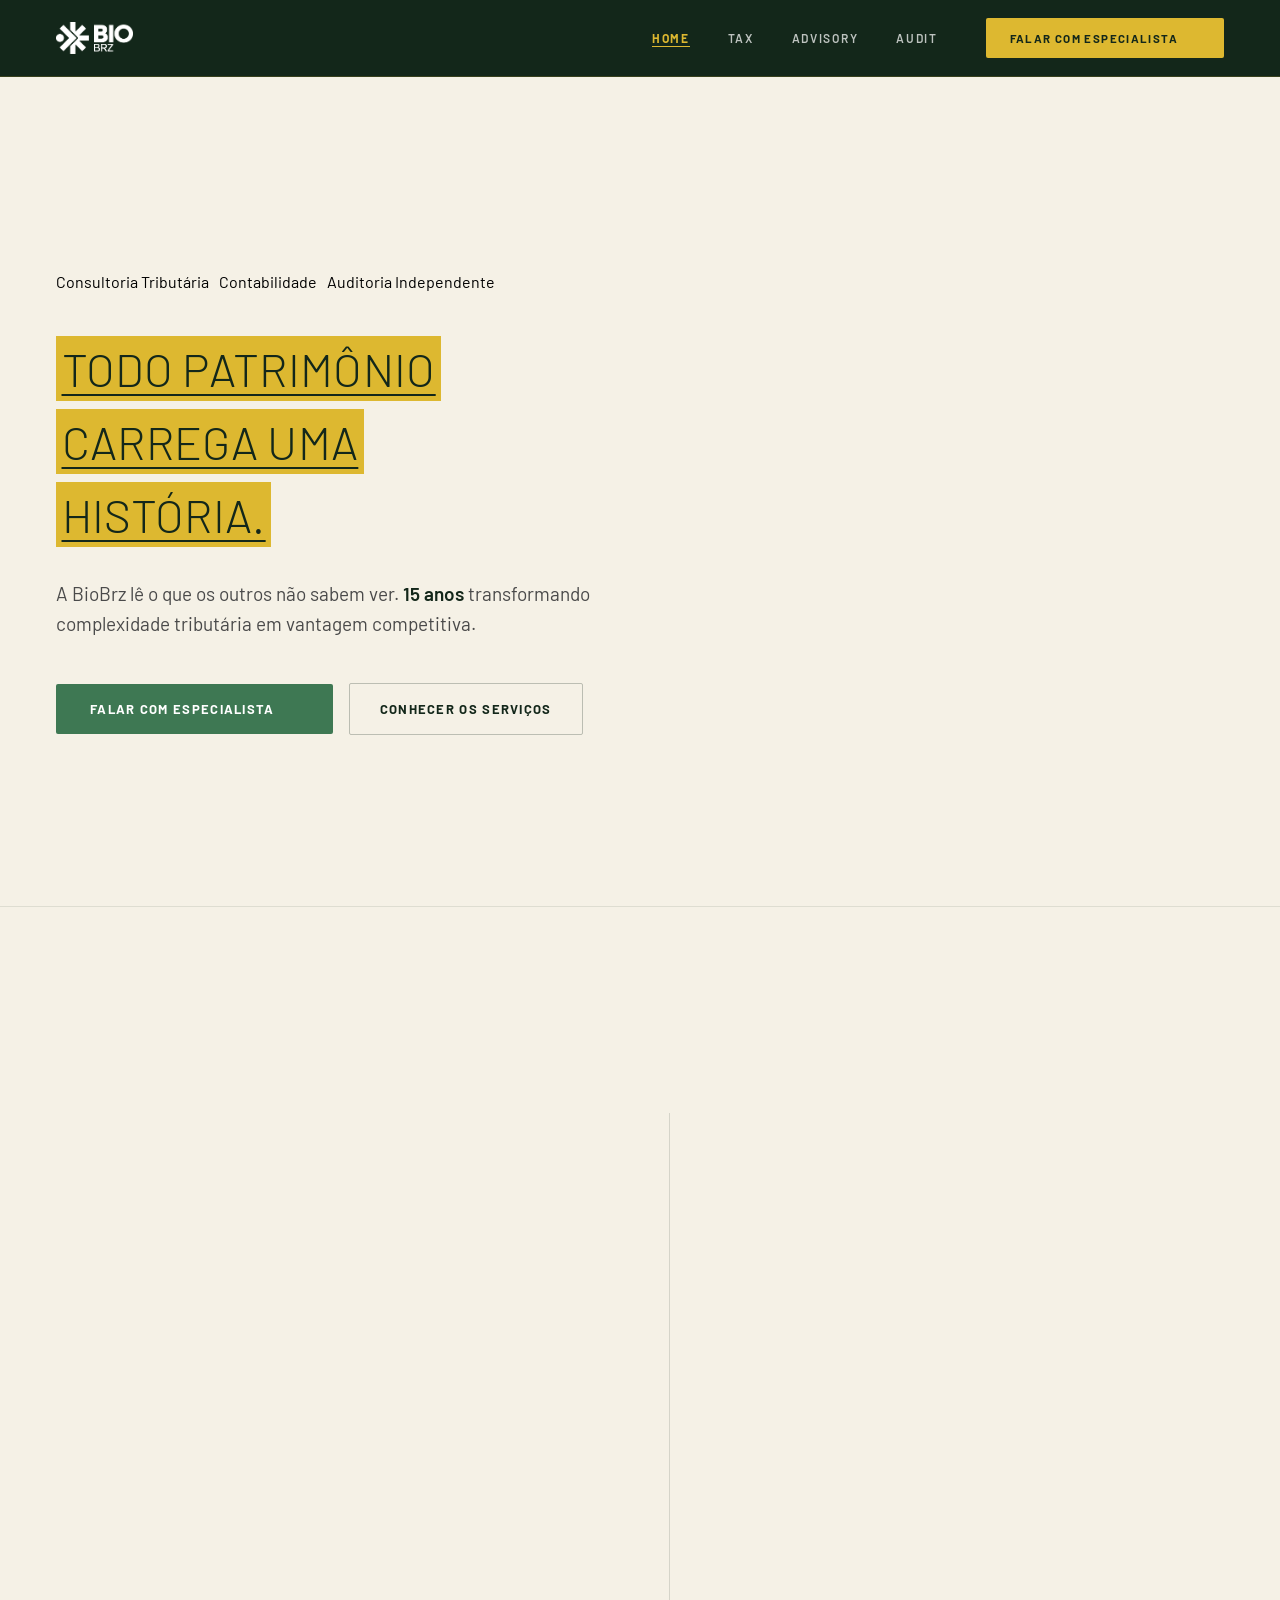
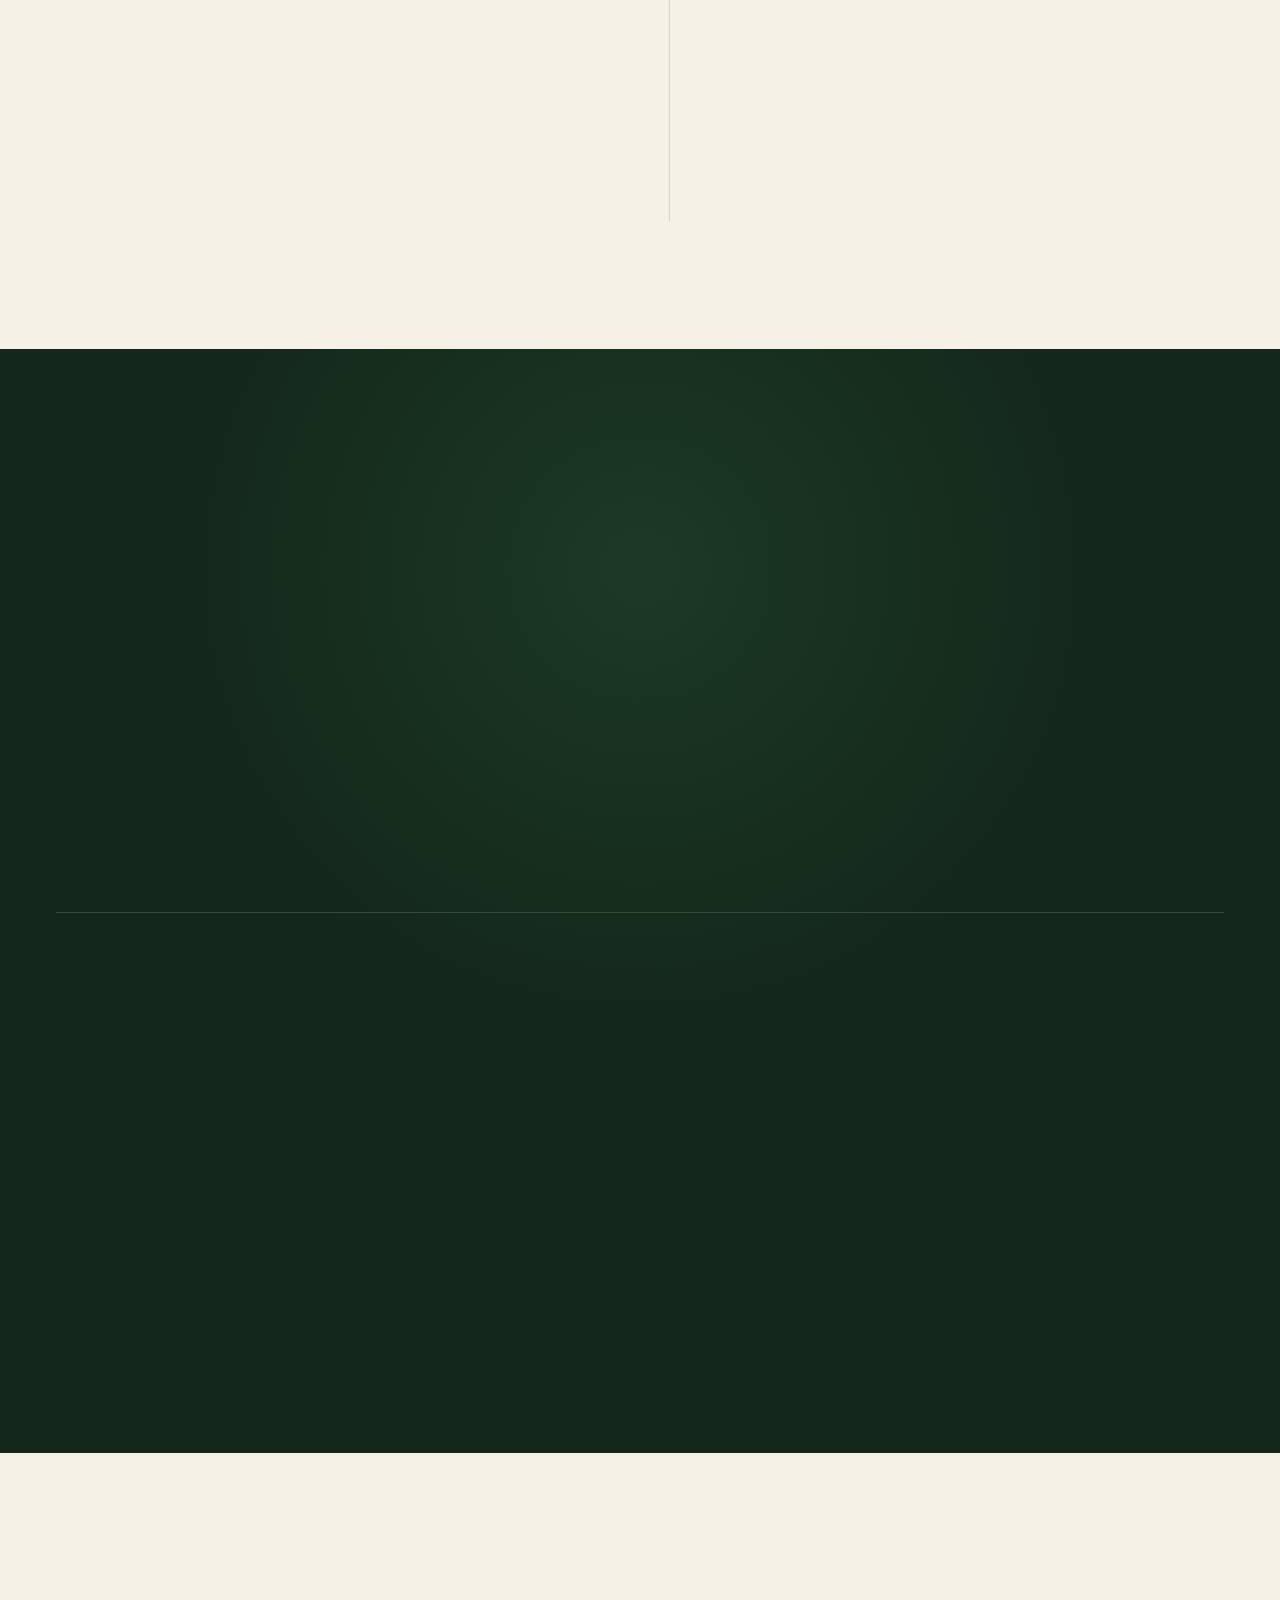
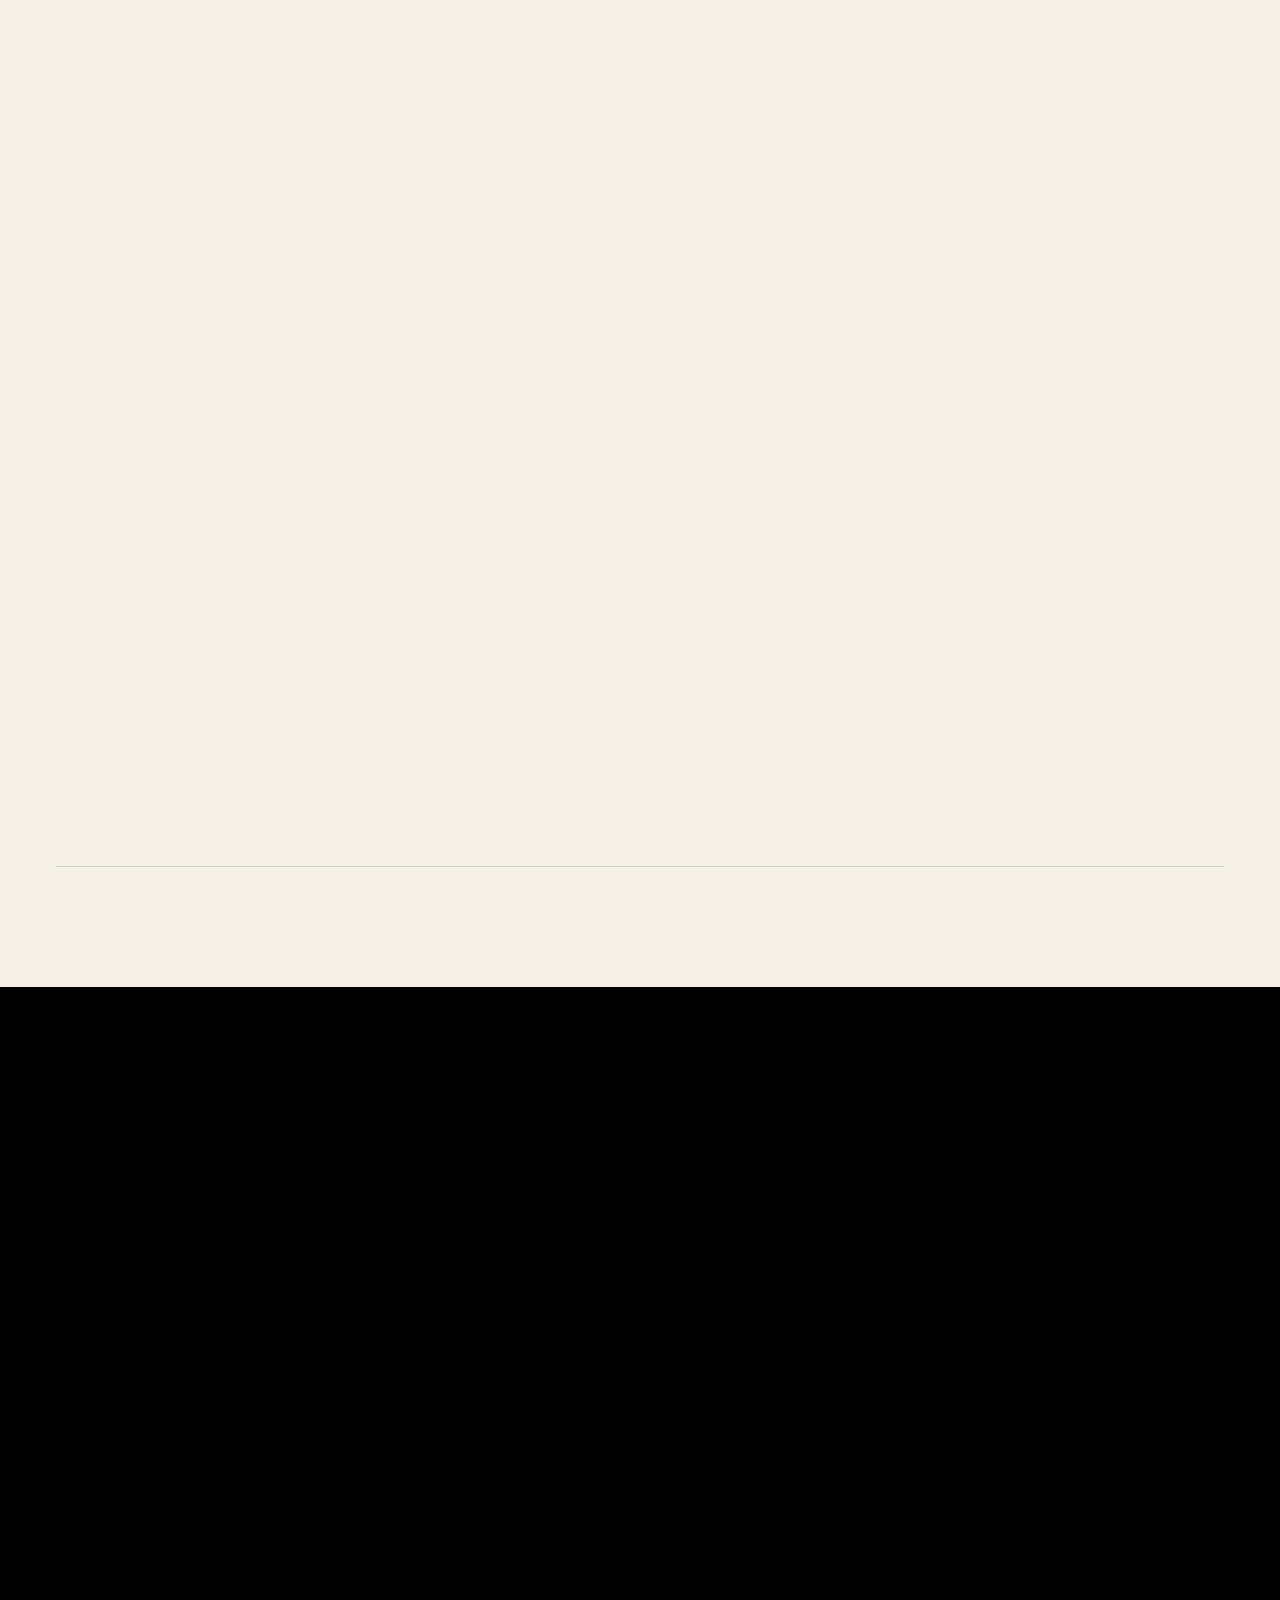
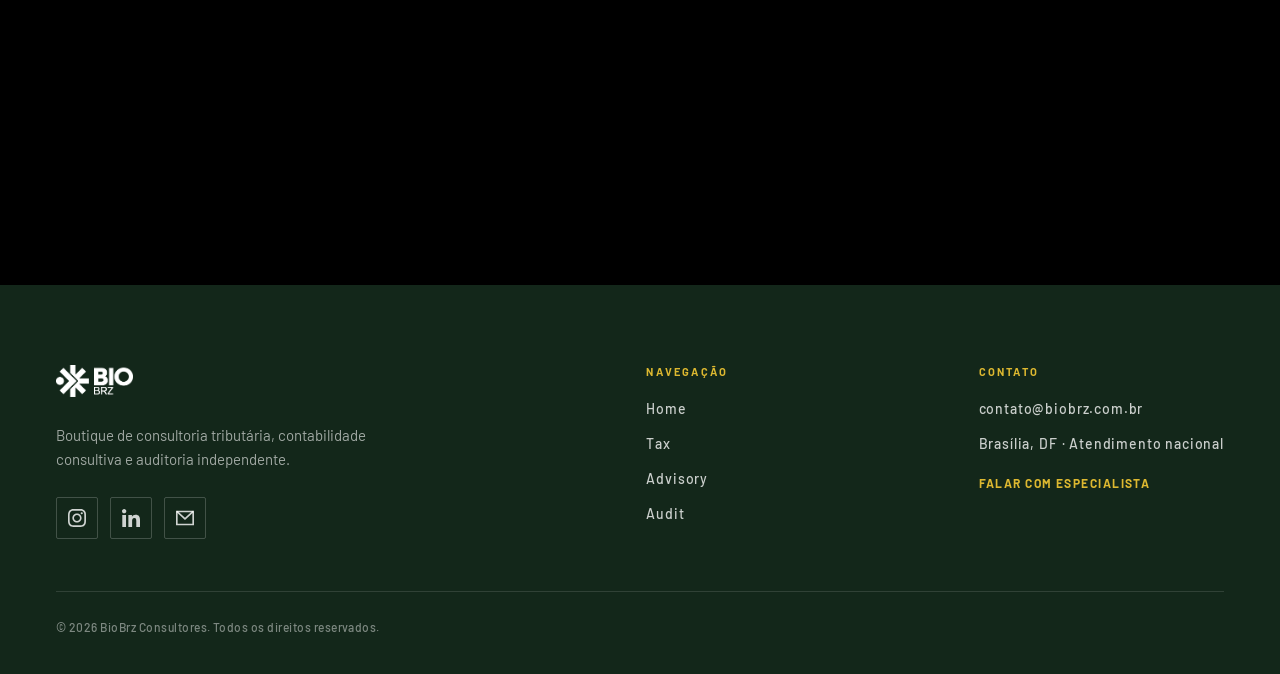
==== index.html @ 3c074da2 "Replace repository contents with updated files; rename BIOBRZ Site.dc.html to index.html" ====
<!DOCTYPE html>
<html>
<head>
<meta charset="utf-8">
<meta name="viewport" content="width=device-width, initial-scale=1">
<script src="./support.js"></script>
</head>
<body>
<x-dc>
<helmet>
  <link rel="stylesheet" href="_ds/biobrz-design-system-d13c3c23-432b-4556-b0a1-195826281444/tokens/fonts.css">
  <link rel="stylesheet" href="_ds/biobrz-design-system-d13c3c23-432b-4556-b0a1-195826281444/tokens/colors.css">
  <link rel="stylesheet" href="_ds/biobrz-design-system-d13c3c23-432b-4556-b0a1-195826281444/tokens/typography.css">
  <link rel="stylesheet" href="_ds/biobrz-design-system-d13c3c23-432b-4556-b0a1-195826281444/tokens/spacing.css">
  <link rel="stylesheet" href="_ds/biobrz-design-system-d13c3c23-432b-4556-b0a1-195826281444/tokens/effects.css">
  <script src="_ds/biobrz-design-system-d13c3c23-432b-4556-b0a1-195826281444/_ds_bundle.js"></script>
  <script src="./image-slot.js"></script>
  <style>
    *,*::before,*::after{box-sizing:border-box;margin:0;padding:0}
    html{scroll-behavior:smooth}
    body{font-family:'Barlow','Helvetica Neue',Arial,sans-serif;background:#F5F1E6;color:#000;-webkit-font-smoothing:antialiased}
    @keyframes bioFadeUp{from{opacity:0;transform:translateY(28px)}to{opacity:1;transform:translateY(0)}}
    .bio-fadein{opacity:0;transform:translateY(28px)}
    .bio-fadein.bio-visible{animation:bioFadeUp 0.72s cubic-bezier(0.22,1,0.36,1) both}
    /* ── Animated underline ── */
    .bio-ul{position:relative;display:inline;text-decoration:none}
    .bio-ul::before{content:'';position:absolute;left:0;bottom:-2px;width:100%;height:1.5px;background:currentColor;transform-origin:right center;transform:scaleX(0);transition:transform 300ms cubic-bezier(0.4,0,0.2,1)}
    .bio-ul:hover::before{transform-origin:left center;transform:scaleX(1)}
    .bio-ul-active::before{transform:scaleX(1)}
    /* ── Arrow stroke draw ── */
    .bio-btn-arrow path{stroke-dasharray:40;stroke-dashoffset:40;transition:stroke-dashoffset 320ms cubic-bezier(0.4,0,0.2,1),transform 280ms cubic-bezier(0.22,1,0.36,1)}
    a:hover .bio-btn-arrow path,button:hover .bio-btn-arrow path{stroke-dashoffset:0}
    /* ── Underline inside buttons/links (texto only, sem flecha) ── */
    .bio-ul-text{position:relative;display:inline}
    .bio-ul-text::before{content:'';position:absolute;left:0;bottom:-2px;width:100%;height:1.5px;background:currentColor;transform-origin:right center;transform:scaleX(0);transition:transform 300ms cubic-bezier(0.4,0,0.2,1)}
    a:hover .bio-ul-text::before,button:hover .bio-ul-text::before{transform-origin:left center;transform:scaleX(1)}
    #contato-form input::placeholder,#contato-form textarea::placeholder{color:rgba(255,255,255,0.4)}
    /* ───────── MOBILE (hero + header) ───────── */
    .bio-hamburger{display:none}
    .bio-hero-scrim{display:none}
    .bio-mobile-menu{position:fixed;top:0;left:0;right:0;bottom:0;z-index:60;background:#13271A;display:flex;flex-direction:column;padding:104px 32px 40px;gap:4px;transform:translateY(-100%);opacity:0;pointer-events:none;transition:transform 440ms cubic-bezier(0.22,1,0.36,1),opacity 320ms ease}
    .bio-mobile-menu.open{transform:translateY(0);opacity:1;pointer-events:auto}
    @media (max-width:820px){
      .bio-header{padding:16px 24px !important}
      .bio-desktop-nav{display:none !important}
      .bio-hamburger{display:inline-flex !important}
      .bio-hero{min-height:auto !important;padding:0 24px !important}
      .bio-hero-scrim{display:block !important}
      .bio-hero-inner{max-width:100% !important;padding:112px 0 88px !important}
      .bio-hero-h1{font-size:clamp(34px,9.5vw,52px) !important;line-height:1.55 !important}
      .bio-hero-h1 span{font-size:inherit !important;padding:0.08em 0.14em !important}
      .bio-hero-lede{font-size:17px !important}
      .bio-hero-actions{flex-direction:column !important;align-items:stretch !important}
      .bio-hero-actions a{justify-content:center}
      #sobre,#porque,#frentes,#contato{padding-left:24px !important;padding-right:24px !important}
      #sobre{padding-top:88px !important;padding-bottom:88px !important}
      #porque{padding-top:96px !important;padding-bottom:96px !important}
      #frentes{padding-top:88px !important;padding-bottom:88px !important}
      #contato{padding-top:88px !important;padding-bottom:88px !important}
      .bio-grid-2{grid-template-columns:1fr !important}
      .bio-qs-left{padding-right:0 !important}
      #bio-stats-grid{border-left:none !important;padding-left:0 !important;border-top:1px solid rgba(19,39,26,0.14);margin-top:48px;padding-top:40px !important}
      .bio-why-grid{grid-template-columns:1fr !important;gap:16px !important}
      .bio-frentes-grid{grid-template-columns:1fr !important;gap:36px !important;margin-bottom:56px !important}
      .bio-frentes-photo{order:-1}
      .bio-frente-cols{grid-template-columns:1fr !important;gap:22px !important}
      .bio-contato-grid{grid-template-columns:1fr !important;gap:56px !important}
      .bio-form-grid{grid-template-columns:1fr !important}
    }
  </style>
</helmet>

<div style="min-height:100vh;background:#F5F1E6">

  <!-- ───────── HEADER ───────── -->
  <header class="bio-header" style="position:sticky;top:0;z-index:50;display:flex;align-items:center;justify-content:space-between;gap:32px;padding:18px 56px;background:#13271A;border-bottom:1px solid rgba(221,184,48,0.18)">

    <img src="assets/LogoHeader.png" alt="BioBrz" style="height:32px;width:auto;object-fit:contain;display:block">

    <div class="bio-desktop-nav" style="display:flex;align-items:center;gap:48px">

    <nav style="display:flex;align-items:center;gap:38px">
      <a href="#home" class="bio-ul bio-ul-active" style="font-size:12px;font-weight:700;letter-spacing:0.14em;text-transform:uppercase;color:#DDB830">Home</a>
      <a href="Tax.dc.html" class="bio-ul" style="font-size:12px;font-weight:600;letter-spacing:0.14em;text-transform:uppercase;color:rgba(255,255,255,0.72);transition:color 200ms" onMouseOver="this.style.color='#fff'" onMouseOut="this.style.color='rgba(255,255,255,0.72)'">Tax</a>
      <a href="Advisory.dc.html" class="bio-ul" style="font-size:12px;font-weight:600;letter-spacing:0.14em;text-transform:uppercase;color:rgba(255,255,255,0.72);transition:color 200ms" onMouseOver="this.style.color='#fff'" onMouseOut="this.style.color='rgba(255,255,255,0.72)'">Advisory</a>
      <a href="Audit.dc.html" class="bio-ul" style="font-size:12px;font-weight:600;letter-spacing:0.14em;text-transform:uppercase;color:rgba(255,255,255,0.72);transition:color 200ms" onMouseOver="this.style.color='#fff'" onMouseOut="this.style.color='rgba(255,255,255,0.72)'">Audit</a>
    </nav>

    <a href="#contato" style="display:inline-flex;align-items:center;gap:9px;background:#DDB830;color:#13271A;padding:13px 24px;font-size:11.5px;font-weight:700;letter-spacing:0.12em;text-transform:uppercase;text-decoration:none;border-radius:2px;transition:background 150ms,transform 100ms" onMouseOver="this.style.background='#E8CA62';this.querySelector('svg').style.transform='translate(2px,-2px)'" onMouseOut="this.style.background='#DDB830';this.querySelector('svg').style.transform='translate(0,0)'" onMouseDown="this.style.transform='scale(0.97)'" onMouseUp="this.style.transform='scale(1)'">
      <span class="bio-ul-text">Falar com especialista</span>
      <svg class="bio-btn-arrow" viewBox="0 0 16 16" width="13" height="13" fill="none" stroke="currentColor" stroke-width="1.5" style="transition:transform 280ms cubic-bezier(0.22,1,0.36,1)"><path d="M3 13L13 3M6 3h7v7"></path></svg>
    </a>

    </div>

    <button id="mobile-menu-btn" class="bio-hamburger" aria-label="Abrir menu" aria-expanded="false" style="align-items:center;justify-content:center;width:44px;height:44px;background:transparent;border:none;cursor:pointer;color:#DDB830;padding:0">
      <svg class="bio-ham-open" viewBox="0 0 24 24" width="26" height="26" fill="none" stroke="currentColor" stroke-width="2" stroke-linecap="round" style="display:block"><path d="M3 6h18M3 12h18M3 18h18"></path></svg>
      <svg class="bio-ham-close" viewBox="0 0 24 24" width="26" height="26" fill="none" stroke="currentColor" stroke-width="2" stroke-linecap="round" style="display:none"><path d="M5 5l14 14M19 5L5 19"></path></svg>
    </button>

  </header>

  <!-- ───────── MOBILE MENU ───────── -->
  <div id="mobile-menu" class="bio-mobile-menu">
    <button id="mobile-menu-close" aria-label="Fechar menu" style="position:absolute;top:20px;right:20px;display:flex;align-items:center;justify-content:center;width:44px;height:44px;background:transparent;border:none;cursor:pointer;color:#DDB830;padding:0">
      <svg viewBox="0 0 24 24" width="28" height="28" fill="none" stroke="currentColor" stroke-width="2" stroke-linecap="round"><path d="M5 5l14 14M19 5L5 19"></path></svg>
    </button>
    <a href="#home" style="font-size:15px;font-weight:700;letter-spacing:0.14em;text-transform:uppercase;color:#DDB830;text-decoration:none;padding:18px 0;border-bottom:1px solid rgba(255,255,255,0.1)">Home</a>
    <a href="Tax.dc.html" style="font-size:15px;font-weight:600;letter-spacing:0.14em;text-transform:uppercase;color:rgba(255,255,255,0.82);text-decoration:none;padding:18px 0;border-bottom:1px solid rgba(255,255,255,0.1)">Tax</a>
    <a href="Advisory.dc.html" style="font-size:15px;font-weight:600;letter-spacing:0.14em;text-transform:uppercase;color:rgba(255,255,255,0.82);text-decoration:none;padding:18px 0;border-bottom:1px solid rgba(255,255,255,0.1)">Advisory</a>
    <a href="Audit.dc.html" style="font-size:15px;font-weight:600;letter-spacing:0.14em;text-transform:uppercase;color:rgba(255,255,255,0.82);text-decoration:none;padding:18px 0;border-bottom:1px solid rgba(255,255,255,0.1)">Audit</a>
    <a href="#contato" style="display:inline-flex;align-items:center;justify-content:center;gap:9px;background:#DDB830;color:#13271A;margin-top:28px;padding:18px 24px;font-size:13px;font-weight:700;letter-spacing:0.12em;text-transform:uppercase;text-decoration:none;border-radius:2px">
      <span>Falar com especialista</span>
      <svg viewBox="0 0 16 16" width="14" height="14" fill="none" stroke="currentColor" stroke-width="1.5"><path d="M3 13L13 3M6 3h7v7"></path></svg>
    </a>
  </div>

  <!-- ───────── HERO ───────── -->
  <section id="home" class="bio-hero" style="position:relative;overflow:hidden;display:flex;align-items:center;min-height:calc(100vh - 71px);padding:0 0 0 56px;gap:0">

    <!-- video background -->
    <video id="hero-bg-video" autoplay="" loop="" muted="" playsinline="" style="position:absolute;inset:0;width:100%;height:100%;object-fit:cover;z-index:0;display:block">
      <source src="uploads/magnific_video-upscale_aQeITspfSh.mp4" type="video/mp4">
    </video>

    <div class="bio-hero-scrim" aria-hidden="true" style="position:absolute;inset:0;z-index:1;background:linear-gradient(180deg,rgba(245,241,230,0.86) 0%,rgba(245,241,230,0.62) 55%,rgba(245,241,230,0.72) 100%);pointer-events:none"></div>

    <div class="bio-hero-inner" style="flex:1;min-width:0;position:relative;z-index:2;max-width:620px;padding:72px 0 48px;align-self:center">

      <div style="display:flex;flex-wrap:wrap;align-items:center;gap:10px;margin-bottom:32px">
        <x-import component-from-global-scope="BIOBRZDesignSystem_d13c3c.Badge" variant="subtle-green" size="lg" hint-size="auto,30px">Consultoria Tributária</x-import>
        <x-import component-from-global-scope="BIOBRZDesignSystem_d13c3c.Badge" variant="subtle-green" size="lg" hint-size="auto,30px">Contabilidade</x-import>
        <x-import component-from-global-scope="BIOBRZDesignSystem_d13c3c.Badge" variant="subtle-green" size="lg" hint-size="auto,30px">Auditoria Independente</x-import>
      </div>

      <h1 class="bio-hero-h1" style="font-size: clamp(38px,5.4vw,80px); font-weight: 300; line-height: 1.06; letter-spacing: 0.005em; text-transform: uppercase; color: #13271A; margin-bottom: 36px">
        <span style="background: #DDB830; -webkit-box-decoration-break: clone; box-decoration-break: clone; padding: 0.06em 0.2em; text-decoration: underline; text-decoration-thickness: 2px; text-underline-offset: 0.16em; text-decoration-color: #13271A; font-size: 45.99px; padding-top: 0.11em; padding-bottom: 0.11em; padding-left: 0.12em; padding-right: 0.12em">Todo patrimônio<br>carrega uma<br>história.</span>
      </h1>

      <p class="bio-hero-lede" style="max-width:560px;font-size:19px;font-weight:400;line-height:1.6;color:#4A4A4A;margin-bottom:44px">
        A BioBrz lê o que os outros não sabem ver. <strong style="color:#13271A;font-weight:600">15 anos</strong> transformando complexidade tributária em vantagem competitiva.
      </p>

      <div class="bio-hero-actions" style="display:flex;align-items:center;gap:16px;flex-wrap:wrap">
        <a href="#contato" style="display:inline-flex;align-items:center;gap:10px;background:#3E7853;color:#fff;padding:17px 34px;font-size:13px;font-weight:700;letter-spacing:0.1em;text-transform:uppercase;text-decoration:none;border-radius:2px;transition:background 150ms,transform 100ms" onMouseOver="this.style.background='#326245';this.querySelector('svg').style.transform='translateX(5px)'" onMouseOut="this.style.background='#3E7853';this.querySelector('svg').style.transform='translateX(0)'" onMouseDown="this.style.transform='scale(0.97)'" onMouseUp="this.style.transform='scale(1)'">
          <span class="bio-ul-text">Falar com especialista</span>
          <svg class="bio-btn-arrow" viewBox="0 0 16 16" width="14" height="14" fill="none" stroke="currentColor" stroke-width="1.5" style="transition:transform 280ms cubic-bezier(0.22,1,0.36,1)"><path d="M3 13L13 3M6 3h7v7"></path></svg>
        </a>
        <a href="#servicos" style="display:inline-flex;align-items:center;gap:10px;background:transparent;color:#13271A;padding:17px 30px;font-size:13px;font-weight:700;letter-spacing:0.1em;text-transform:uppercase;text-decoration:none;border-radius:2px;border:1.5px solid rgba(19,39,26,0.25);transition:border-color 150ms,background 150ms" onMouseOver="this.style.borderColor='#3E7853';this.style.background='rgba(62,120,83,0.05)'" onMouseOut="this.style.borderColor='rgba(19,39,26,0.25)';this.style.background='transparent'">
          <span class="bio-ul-text">Conhecer os serviços</span>
        </a>
      </div>

    </div>

  </section>

  <!-- ───────── QUEM SOMOS ───────── -->
  <section id="sobre" style="position:relative;background:#F5F1E6;color:#13271A;padding:128px 56px;border-top:1px solid rgba(19,39,26,0.1);overflow:hidden">

    <div style="position:relative;max-width:1240px;margin:0 auto">

      <div class="bio-fadein" style="display:flex;align-items:center;gap:12px;margin-bottom:64px;animation-delay:0s">
        <span style="display:block;width:32px;height:2px;background:#DDB830;flex-shrink:0"></span>
        <span style="font-size:12px;font-weight:700;letter-spacing:0.18em;text-transform:uppercase;color:#3E7853">Quem Somos</span>
      </div>

      <div class="bio-grid-2" style="display:grid;grid-template-columns:minmax(0,1.05fr) minmax(0,0.95fr);gap:0">

        <!-- LEFT — manifesto -->
        <div class="bio-qs-left" style="padding-right:80px">

          <h2 class="bio-fadein" style="font-size:clamp(30px,3.5vw,48px);font-weight:400;line-height:1.14;letter-spacing:0.01em;text-transform:uppercase;margin-bottom:40px;animation-delay:0.06s;text-wrap:balance">
            <span style="color:#1A1A1A">Não somos um escritório de contabilidade comum.</span><br>
            <span style="color:#3E7853;text-decoration:underline;text-decoration-thickness:2px;text-underline-offset:5px;text-decoration-color:#DDB830">Somos um parceiro que enxerga o seu negócio por inteiro.</span>
          </h2>

          <p class="bio-fadein" style="font-size:18px;font-weight:400;line-height:1.68;color:#4A4A4A;max-width:540px;margin-bottom:26px;animation-delay:0.14s">
            A BioBrz é uma boutique de consultoria tributária e auditoria independente que atua em três frentes integradas. Com <strong style="color:#13271A;font-weight:700">15 anos de mercado</strong>, a empresa se diferencia pelo envolvimento direto dos sócios em cada mandato.
          </p>

          <p class="bio-fadein" style="font-size:18px;font-weight:400;line-height:1.68;color:#4A4A4A;max-width:540px;margin-bottom:44px;animation-delay:0.2s">
            Profissionais com capacidade técnica para identificar oportunidades onde outros enxergam apenas obrigações, e comprometimento para transformar cada análise em <strong style="color:#13271A;font-weight:700">impacto real no caixa do cliente</strong>.
          </p>

          <a href="#contato" class="bio-fadein" style="display:inline-flex;align-items:center;gap:11px;background:#3E7853;color:#fff;padding:17px 32px;font-size:13px;font-weight:700;letter-spacing:0.1em;text-transform:uppercase;text-decoration:none;border-radius:2px;animation-delay:0.26s;transition:background 150ms,transform 100ms" onMouseOver="this.style.background='#326245';this.querySelector('svg').style.transform='translateX(5px)'" onMouseOut="this.style.background='#3E7853';this.querySelector('svg').style.transform='translateX(0)'" onMouseDown="this.style.transform='scale(0.97)'" onMouseUp="this.style.transform='scale(1)'">
            <span class="bio-ul-text">Agendar conversa</span>
            <svg class="bio-btn-arrow" viewBox="0 0 16 16" width="14" height="14" fill="none" stroke="currentColor" stroke-width="1.5" style="transition:transform 280ms cubic-bezier(0.22,1,0.36,1)"><path d="M3 13L13 3M6 3h7v7"></path></svg>
          </a>

        </div>

        <!-- RIGHT — proof points -->
        <div id="bio-stats-grid" style="border-left:1px solid rgba(19,39,26,0.14);padding-left:72px">

          <div class="bio-fadein" style="padding-bottom:30px;animation-delay:0.16s">
            <div class="bio-counter" data-value="15" data-suffix="+" style="font-size:clamp(52px,5.5vw,76px);font-weight:300;line-height:0.95;letter-spacing:-0.03em;color:#3E7853;margin-bottom:14px">0</div>
            <p style="font-size:16px;font-weight:400;line-height:1.5;color:#4A4A4A;max-width:300px">Anos construindo resultados concretos para médias e grandes empresas</p>
          </div>

          <div class="bio-fadein" style="padding:30px 0;border-top:1px solid rgba(19,39,26,0.14);animation-delay:0.24s">
            <div class="bio-counter" data-value="3" data-suffix="" style="font-size:clamp(52px,5.5vw,76px);font-weight:300;line-height:0.95;letter-spacing:-0.03em;color:#3E7853;margin-bottom:14px">0</div>
            <p style="font-size:16px;font-weight:400;line-height:1.5;color:#4A4A4A;max-width:320px">Frentes integradas: Tax, Advisory e Audit, operando com os mesmos sócios e o mesmo padrão técnico</p>
          </div>

          <div class="bio-fadein" style="padding-top:30px;border-top:1px solid rgba(19,39,26,0.14);animation-delay:0.32s">
            <div style="font-size:clamp(52px,5.5vw,76px);font-weight:300;line-height:0.95;letter-spacing:-0.03em;color:#3E7853;margin-bottom:14px"><span class="bio-counter" data-value="100" data-suffix="">0</span><span style="color:#DDB830">%</span></div>
            <p style="font-size:16px;font-weight:400;line-height:1.5;color:#4A4A4A;max-width:300px">Dos mandatos com participação direta dos sócios fundadores, sem delegar o que importa</p>
          </div>

        </div>

      </div>
    </div>
  </section>

  <!-- ───────── POR QUE A BIOBRZ ───────── -->
  <section id="porque" style="position:relative;background:#13271A;color:#fff;padding:140px 56px;overflow:hidden">

    <!-- subtle radial atmosphere -->
    <div aria-hidden="true" style="position:absolute;top:-30%;left:50%;transform:translateX(-50%);width:1100px;height:1100px;background:radial-gradient(circle,rgba(62,120,83,0.22) 0%,rgba(62,120,83,0) 62%);pointer-events:none;z-index:0"></div>

    <div style="position:relative;z-index:1;max-width:1240px;margin:0 auto">

      <div class="bio-fadein" style="display:flex;align-items:center;gap:12px;margin-bottom:44px;animation-delay:0s">
        <span style="display:block;width:32px;height:2px;background:#DDB830;flex-shrink:0"></span>
        <span style="font-size:12px;font-weight:700;letter-spacing:0.2em;text-transform:uppercase;color:#DDB830">Por que a BioBrz</span>
      </div>

      <h2 class="bio-fadein" style="font-size:clamp(34px,5vw,68px);font-weight:400;line-height:1.08;letter-spacing:0.01em;text-transform:uppercase;color:#fff;max-width:14ch;margin-bottom:88px;animation-delay:0.08s;text-wrap:balance">
        A maioria das empresas paga <span style="color:#DDB830;font-weight:400">mais imposto</span> do que deve.
      </h2>

      <div class="bio-why-grid" style="display:grid;grid-template-columns:repeat(3,1fr);gap:24px;padding-top:48px;border-top:1px solid rgba(255,255,255,0.14)">

        <div class="bio-fadein bio-tilt-card" style="padding:40px 36px 40px;background:rgba(255,255,255,0.05);border:1px solid rgba(255,255,255,0.1);border-radius:4px;animation-delay:0.14s;overflow:hidden;position:relative">
          <div style="font-size:clamp(56px,5vw,82px);font-weight:200;line-height:1;letter-spacing:-0.04em;color:#DDB830;margin-bottom:38px">01</div>
          <div style="font-size:12px;font-weight:700;letter-spacing:0.16em;text-transform:uppercase;color:#fff;margin-bottom:22px">Profundidade Técnica</div>
          <p style="font-size:16px;font-weight:400;line-height:1.66;color:rgba(255,255,255,0.62);max-width:300px">Identificamos o que foi pago além do necessário, estruturamos o que deve ser pago daqui em diante. Não reagimos ao que o fisco exige, antecipamos.</p>
        </div>

        <div class="bio-fadein bio-tilt-card" style="padding:40px 36px 40px;background:rgba(255,255,255,0.05);border:1px solid rgba(255,255,255,0.1);border-radius:4px;animation-delay:0.22s;overflow:hidden;position:relative">
          <div style="font-size:clamp(56px,5vw,82px);font-weight:200;line-height:1;letter-spacing:-0.04em;color:#DDB830;margin-bottom:38px">02</div>
          <div style="font-size:12px;font-weight:700;letter-spacing:0.16em;text-transform:uppercase;color:#fff;margin-bottom:22px">Integração Real</div>
          <p style="font-size:16px;font-weight:400;line-height:1.66;color:rgba(255,255,255,0.62);max-width:300px">Tributário, contábil e auditoria não são serviços separados, são camadas do mesmo problema. Tratá-los de forma fragmentada é perder precisão, tempo e dinheiro.</p>
        </div>

        <div class="bio-fadein bio-tilt-card" style="padding:40px 36px 40px;background:rgba(255,255,255,0.05);border:1px solid rgba(255,255,255,0.1);border-radius:4px;animation-delay:0.3s;overflow:hidden;position:relative">
          <div style="font-size:clamp(56px,5vw,82px);font-weight:200;line-height:1;letter-spacing:-0.04em;color:#DDB830;margin-bottom:38px">03</div>
          <div style="font-size:12px;font-weight:700;letter-spacing:0.16em;text-transform:uppercase;color:#fff;margin-bottom:22px">Sócios no Mandato</div>
          <p style="font-size:16px;font-weight:400;line-height:1.66;color:rgba(255,255,255,0.62);max-width:300px">Em cada entrega, o sócio está presente. O cliente não contrata uma equipe genérica. Ele ganha um parceiro que enxerga o negócio por inteiro.</p>
        </div>

      </div>
    </div>
  </section>

  <!-- ───────── NOSSAS FRENTES ───────── -->
  <section id="frentes" style="position:relative;background:#F5F1E6;color:#13271A;padding:120px 56px;overflow:hidden">

    <div style="position:relative;max-width:1240px;margin:0 auto">

      <div class="bio-frentes-grid" style="display:grid;grid-template-columns:1fr 1fr;gap:64px;align-items:center;margin-bottom:72px">

        <!-- LEFT — texto -->
        <div>
          <div class="bio-fadein" style="display:flex;align-items:center;gap:12px;margin-bottom:48px;animation-delay:0s">
            <span style="display:block;width:32px;height:2px;background:#DDB830;flex-shrink:0"></span>
            <span style="font-size:12px;font-weight:700;letter-spacing:0.2em;text-transform:uppercase;color:#3E7853">Nossas Frentes</span>
          </div>

          <h2 class="bio-fadein" style="font-size:clamp(30px,4vw,56px);font-weight:400;line-height:1.12;letter-spacing:0.01em;text-transform:uppercase;max-width:18ch;margin-bottom:40px;animation-delay:0.08s;text-wrap:balance">
            <span style="display:block;color:#3E7853;font-weight:300;margin-bottom:6px">Tributário. Contábil. Independente.</span>
            <span style="color:#3E7853;text-decoration:underline;text-decoration-thickness:2px;text-underline-offset:6px;text-decoration-color:#DDB830">Três frentes. Tudo integrado.</span>
          </h2>

          <p class="bio-fadein" style="font-size:19px;font-weight:400;line-height:1.66;color:#4A4A4A;max-width:560px;animation-delay:0.16s">
            Nascemos da integração entre consultoria tributária, contabilidade e auditoria para construir negócios que vão além dos números.
          </p>
        </div>

        <!-- RIGHT — foto placeholder -->
        <div class="bio-fadein bio-frentes-photo" style="animation-delay:0.12s">
          <image-slot id="frentes-photo" shape="rect" src="assets/frentes-photo.webp" placeholder="Arraste uma foto aqui" style="width:100%;height:420px;display:block"></image-slot>
        </div>

      </div>

      <div style="border-bottom:1px solid rgba(19,39,26,0.16)">

        <!-- CARD 01 — TAX -->
        <div class="frente-card bio-fadein" style="border-top:1px solid rgba(19,39,26,0.16);animation-delay:0.2s" data-open="false">
          <div class="frente-header" style="display:flex;align-items:center;gap:32px;padding:34px 0;cursor:pointer">
            <span style="flex-shrink:0;width:44px;font-size:11px;font-weight:700;letter-spacing:0.16em;color:#3E7853">TAX</span>
            <div style="flex:1;min-width:0">
              <div style="font-size:clamp(20px,2.3vw,29px);font-weight:500;letter-spacing:-0.01em;color:#13271A;line-height:1.1">CONSULTORIA TRIBUTÁRIA</div>
              <div style="font-size:11px;font-weight:700;letter-spacing:0.22em;color:#DDB830;margin-top:7px">ESTRATÉGICA</div>
            </div>
            <div class="frente-arrow" style="flex-shrink:0;width:44px;height:44px;border:1.5px solid rgba(19,39,26,0.25);border-radius:2px;display:flex;align-items:center;justify-content:center;color:#13271A;transition:background 200ms,border-color 200ms,color 200ms">
              <svg viewBox="0 0 16 16" width="15" height="15" fill="none" stroke="currentColor" stroke-width="2.2" style="transition:transform 420ms cubic-bezier(0.22,1,0.36,1)"><path d="M8 2v12M2 8h12"></path></svg>
            </div>
          </div>
          <div class="frente-body" style="max-height:0;overflow:hidden;opacity:0;transition:max-height 520ms cubic-bezier(0.22,1,0.36,1),opacity 360ms ease">
            <div class="bio-frente-cols" style="display:grid;grid-template-columns:1fr 1fr;gap:56px;padding:0 0 44px;align-items:start">
              <p style="font-size:18px;font-weight:400;line-height:1.68;color:#4A4A4A;margin:0">Identificamos o que foi pago além do necessário, estruturamos o que deve ser pago daqui em diante e transformamos a gestão tributária em uma das alavancas mais poderosas do seu negócio.</p>
              <p style="font-size:clamp(22px,2vw,28px);font-weight:600;line-height:1.32;letter-spacing:-0.01em;text-transform:uppercase;color:#3E7853;margin:0">O imposto certo libera o crescimento.</p>
            </div>
          </div>
        </div>

        <!-- CARD 02 — ADV -->
        <div class="frente-card bio-fadein" style="border-top:1px solid rgba(19,39,26,0.16);animation-delay:0.28s">
          <div class="frente-header" style="display:flex;align-items:center;gap:32px;padding:34px 0;cursor:pointer">
            <span style="flex-shrink:0;width:44px;font-size:11px;font-weight:700;letter-spacing:0.16em;color:#3E7853">ADV</span>
            <div style="flex:1;min-width:0">
              <div style="font-size:clamp(20px,2.3vw,29px);font-weight:500;letter-spacing:-0.01em;color:#13271A;line-height:1.1">CONTABILIDADE CONSULTIVA</div>
              <div style="font-size:11px;font-weight:700;letter-spacing:0.22em;color:#DDB830;margin-top:7px">ADVISORY</div>
            </div>
            <div class="frente-arrow" style="flex-shrink:0;width:44px;height:44px;border:1.5px solid rgba(19,39,26,0.25);border-radius:2px;display:flex;align-items:center;justify-content:center;color:#13271A;transition:background 200ms,border-color 200ms,color 200ms">
              <svg viewBox="0 0 16 16" width="15" height="15" fill="none" stroke="currentColor" stroke-width="2.2" style="transition:transform 420ms cubic-bezier(0.22,1,0.36,1)"><path d="M8 2v12M2 8h12"></path></svg>
            </div>
          </div><!-- advisory-header-end -->
          <div class="frente-body" style="max-height:0;overflow:hidden;opacity:0;transition:max-height 520ms cubic-bezier(0.22,1,0.36,1),opacity 360ms ease">
            <div class="bio-frente-cols" style="display:grid;grid-template-columns:1fr 1fr;gap:56px;padding:0 0 44px;align-items:start">
              <p style="font-size:18px;font-weight:400;line-height:1.68;color:#4A4A4A;margin:0">Mais do que registrar o passado, a BioBrz Advisory interpreta o presente e antecipa o futuro, entregando uma contabilidade que participa ativamente das melhores decisões do negócio.</p>
              <p style="font-size:clamp(22px,2vw,28px);font-weight:600;line-height:1.32;letter-spacing:-0.01em;text-transform:uppercase;color:#3E7853;margin:0">Números que orientam. Contabilidade que decide.</p>
            </div>
          </div>
        </div>

        <!-- CARD 03 — AUD -->
        <div class="frente-card bio-fadein" style="border-top:1px solid rgba(19,39,26,0.16);animation-delay:0.36s">
          <div class="frente-header" style="display:flex;align-items:center;gap:32px;padding:34px 0;cursor:pointer">
            <span style="flex-shrink:0;width:44px;font-size:11px;font-weight:700;letter-spacing:0.16em;color:#3E7853">AUD</span>
            <div style="flex:1;min-width:0">
              <div style="font-size:clamp(20px,2.3vw,29px);font-weight:500;letter-spacing:-0.01em;color:#13271A;line-height:1.1">AUDITORIA INDEPENDENTE</div>
              <div style="font-size:11px;font-weight:700;letter-spacing:0.22em;color:#DDB830;margin-top:7px">AUDIT</div>
            </div>
            <div class="frente-arrow" style="flex-shrink:0;width:44px;height:44px;border:1.5px solid rgba(19,39,26,0.25);border-radius:2px;display:flex;align-items:center;justify-content:center;color:#13271A;transition:background 200ms,border-color 200ms,color 200ms">
              <svg viewBox="0 0 16 16" width="15" height="15" fill="none" stroke="currentColor" stroke-width="2.2" style="transition:transform 420ms cubic-bezier(0.22,1,0.36,1)"><path d="M8 2v12M2 8h12"></path></svg>
            </div>
          </div>
          <div class="frente-body" style="max-height:0;overflow:hidden;opacity:0;transition:max-height 520ms cubic-bezier(0.22,1,0.36,1),opacity 360ms ease">
            <div class="bio-frente-cols" style="display:grid;grid-template-columns:1fr 1fr;gap:56px;padding:0 0 44px;align-items:start">
              <p style="font-size:18px;font-weight:400;line-height:1.68;color:#4A4A4A;margin:0">Um olhar externo, técnico e imparcial sobre as demonstrações contábeis da sua empresa, construindo a confiança que investidores, credores e o mercado precisam ver antes de avançar.</p>
              <p style="font-size:clamp(22px,2vw,28px);font-weight:600;line-height:1.32;letter-spacing:-0.01em;text-transform:uppercase;color:#3E7853;margin:0">Credibilidade que o mercado reconhece.</p>
            </div>
          </div>
        </div>

      </div>

    </div>
  </section>

  <!-- ───────── CONTATO ───────── -->
  <section id="contato" style="position:relative;background:#000;color:#fff;padding:128px 56px;border-top:1px solid rgba(19,39,26,0.1);overflow:hidden">

    <div class="bio-contato-grid" style="position:relative;z-index:1;max-width:1240px;margin:0 auto;display:grid;grid-template-columns:minmax(0,0.82fr) minmax(0,1.18fr);gap:104px;align-items:start">

      <!-- LEFT — info -->
      <div>
        <div class="bio-fadein" style="display:flex;align-items:center;gap:12px;margin-bottom:32px;animation-delay:0s">
          <span style="display:block;width:32px;height:2px;background:#DDB830;flex-shrink:0"></span>
          <span style="font-size:12px;font-weight:700;letter-spacing:0.2em;text-transform:uppercase;color:rgba(255,255,255,0.6)">Fale com a BioBrz</span>
        </div>

        <h2 class="bio-fadein" style="font-size:clamp(36px,4.4vw,60px);font-weight:400;line-height:1.04;letter-spacing:0.01em;text-transform:uppercase;margin-bottom:30px;animation-delay:0.08s">
          <span style="color:#fff">Comece uma</span><br>
          <span style="color:#DDB830">conversa.</span>
        </h2>

        <p class="bio-fadein" style="font-size:18px;font-weight:400;line-height:1.66;color:rgba(255,255,255,0.82);max-width:380px;margin-bottom:64px;animation-delay:0.16s">
          Sem pitch. Sem pressa. Entendemos o seu negócio e identificamos onde estão as oportunidades que você ainda não viu.
        </p>

        <div class="bio-fadein" style="display:flex;flex-direction:column;gap:30px;animation-delay:0.24s">
          <div>
            <div style="font-size:11px;font-weight:700;letter-spacing:0.18em;text-transform:uppercase;color:#DDB830;margin-bottom:9px">Localização</div>
            <div style="font-size:17px;font-weight:500;color:#fff">Brasília, DF · Atendimento nacional</div>
          </div>
          <div>
            <div style="font-size:11px;font-weight:700;letter-spacing:0.18em;text-transform:uppercase;color:#DDB830;margin-bottom:9px">E-mail</div>
            <a href="mailto:contato@biobrz.com.br" style="font-size:17px;font-weight:500;color:#fff;text-decoration:none;border-bottom:1px solid rgba(255,255,255,0.3);padding-bottom:1px;transition:border-color 160ms" onMouseOver="this.style.borderColor='rgba(255,255,255,0.6)'" onMouseOut="this.style.borderColor='rgba(255,255,255,0.3)'">contato@biobrz.com.br</a>
          </div>
          <div>
            <div style="font-size:11px;font-weight:700;letter-spacing:0.18em;text-transform:uppercase;color:#DDB830;margin-bottom:9px">Site</div>
            <div style="font-size:17px;font-weight:500;color:#fff">biobrz.com.br</div>
          </div>
        </div>
      </div>

      <!-- RIGHT — form -->
      <form id="contato-form" class="bio-fadein" novalidate="" style="animation-delay:0.2s">

        <div class="bio-form-grid" style="display:grid;grid-template-columns:1fr 1fr;gap:24px 28px">

          <div>
            <label style="display:block;font-size:11px;font-weight:700;letter-spacing:0.16em;text-transform:uppercase;color:#fff;margin-bottom:11px">Nome <span style="color:#DDB830">*</span></label>
            <input type="text" name="nome" required="" placeholder="Seu nome" style="width:100%;background:rgba(255,255,255,0.1);border:1px solid rgba(255,255,255,0.2);border-radius:2px;padding:15px 16px;font-family:inherit;font-size:15px;color:#fff;outline:none;transition:border-color 160ms,box-shadow 160ms" onFocus="this.style.borderColor='rgba(255,255,255,0.4)';this.style.boxShadow='0 0 0 3px rgba(255,255,255,0.12)'" onBlur="this.style.borderColor='rgba(255,255,255,0.2)';this.style.boxShadow='none'">
          </div>

          <div>
            <label style="display:block;font-size:11px;font-weight:700;letter-spacing:0.16em;text-transform:uppercase;color:#fff;margin-bottom:11px">Empresa <span style="color:#DDB830">*</span></label>
            <input type="text" name="empresa" required="" placeholder="Nome da empresa" style="width:100%;background:rgba(255,255,255,0.1);border:1px solid rgba(255,255,255,0.2);border-radius:2px;padding:15px 16px;font-family:inherit;font-size:15px;color:#fff;outline:none;transition:border-color 160ms,box-shadow 160ms" onFocus="this.style.borderColor='rgba(255,255,255,0.4)';this.style.boxShadow='0 0 0 3px rgba(255,255,255,0.12)'" onBlur="this.style.borderColor='rgba(255,255,255,0.2)';this.style.boxShadow='none'">
          </div>

          <div>
            <label style="display:block;font-size:11px;font-weight:700;letter-spacing:0.16em;text-transform:uppercase;color:#fff;margin-bottom:11px">E-mail <span style="color:#DDB830">*</span></label>
            <input type="email" name="email" required="" placeholder="seu@email.com" style="width:100%;background:rgba(255,255,255,0.1);border:1px solid rgba(255,255,255,0.2);border-radius:2px;padding:15px 16px;font-family:inherit;font-size:15px;color:#fff;outline:none;transition:border-color 160ms,box-shadow 160ms" onFocus="this.style.borderColor='rgba(255,255,255,0.4)';this.style.boxShadow='0 0 0 3px rgba(255,255,255,0.12)'" onBlur="this.style.borderColor='rgba(255,255,255,0.2)';this.style.boxShadow='none'">
          </div>

          <div>
            <label style="display:block;font-size:11px;font-weight:700;letter-spacing:0.16em;text-transform:uppercase;color:#fff;margin-bottom:11px">Telefone</label>
            <input type="tel" name="telefone" placeholder="(00) 00000-0000" style="width:100%;background:rgba(255,255,255,0.1);border:1px solid rgba(255,255,255,0.2);border-radius:2px;padding:15px 16px;font-family:inherit;font-size:15px;color:#fff;outline:none;transition:border-color 160ms,box-shadow 160ms" onFocus="this.style.borderColor='rgba(255,255,255,0.4)';this.style.boxShadow='0 0 0 3px rgba(255,255,255,0.12)'" onBlur="this.style.borderColor='rgba(255,255,255,0.2)';this.style.boxShadow='none'">
          </div>

          <div style="grid-column:1 / -1">
            <label style="display:block;font-size:11px;font-weight:700;letter-spacing:0.16em;text-transform:uppercase;color:#fff;margin-bottom:11px">Qual serviço te interessa? <span style="color:#DDB830">*</span></label>
            <div style="position:relative">
              <select name="servico" required="" style="width:100%;background:rgba(255,255,255,0.1);border:1px solid rgba(255,255,255,0.2);border-radius:2px;padding:15px 44px 15px 16px;font-family:inherit;font-size:15px;color:rgba(255,255,255,0.6);outline:none;appearance:none;-webkit-appearance:none;cursor:pointer;transition:border-color 160ms,box-shadow 160ms" onChange="this.style.color='#fff'" onFocus="this.style.borderColor='rgba(255,255,255,0.4)';this.style.boxShadow='0 0 0 3px rgba(255,255,255,0.12)'" onBlur="this.style.borderColor='rgba(255,255,255,0.2)';this.style.boxShadow='none'">
                <option value="" disabled="" selected="">Selecione</option>
                <option value="tax">Consultoria Tributária</option>
                <option value="advisory">Contabilidade Consultiva</option>
                <option value="audit">Auditoria Independente</option>
                <option value="multi">Mais de uma frente</option>
                <option value="indef">Ainda não sei</option>
              </select>
              <svg viewBox="0 0 16 16" width="14" height="14" fill="none" stroke="#fff" stroke-width="2" style="position:absolute;right:16px;top:50%;transform:translateY(-50%);pointer-events:none"><path d="M4 6l4 4 4-4"></path></svg>
            </div>
          </div>

          <div style="grid-column:1 / -1">
            <label style="display:block;font-size:11px;font-weight:700;letter-spacing:0.16em;text-transform:uppercase;color:#fff;margin-bottom:11px">Faturamento anual aproximado</label>
            <div style="position:relative">
              <select name="faturamento" style="width:100%;background:rgba(255,255,255,0.1);border:1px solid rgba(255,255,255,0.2);border-radius:2px;padding:15px 44px 15px 16px;font-family:inherit;font-size:15px;color:rgba(255,255,255,0.6);outline:none;appearance:none;-webkit-appearance:none;cursor:pointer;transition:border-color 160ms,box-shadow 160ms" onChange="this.style.color='#fff'" onFocus="this.style.borderColor='rgba(255,255,255,0.4)';this.style.boxShadow='0 0 0 3px rgba(255,255,255,0.12)'" onBlur="this.style.borderColor='rgba(255,255,255,0.2)';this.style.boxShadow='none'">
                <option value="" disabled="" selected="">Selecione</option>
                <option value="ate5">Até R$ 5 milhões</option>
                <option value="5a20">R$ 5 a 20 milhões</option>
                <option value="20a100">R$ 20 a 100 milhões</option>
                <option value="100mais">Acima de R$ 100 milhões</option>
              </select>
              <svg viewBox="0 0 16 16" width="14" height="14" fill="none" stroke="#fff" stroke-width="2" style="position:absolute;right:16px;top:50%;transform:translateY(-50%);pointer-events:none"><path d="M4 6l4 4 4-4"></path></svg>
            </div>
          </div>

          <div style="grid-column:1 / -1">
            <label style="display:block;font-size:11px;font-weight:700;letter-spacing:0.16em;text-transform:uppercase;color:#fff;margin-bottom:11px">Mensagem</label>
            <textarea name="mensagem" rows="4" placeholder="Conte brevemente sobre o que você precisa..." style="width:100%;background:rgba(255,255,255,0.1);border:1px solid rgba(255,255,255,0.2);border-radius:2px;padding:15px 16px;font-family:inherit;font-size:15px;line-height:1.55;color:#fff;outline:none;resize:vertical;min-height:132px;transition:border-color 160ms,box-shadow 160ms" onFocus="this.style.borderColor='rgba(255,255,255,0.4)';this.style.boxShadow='0 0 0 3px rgba(255,255,255,0.12)'" onBlur="this.style.borderColor='rgba(255,255,255,0.2)';this.style.boxShadow='none'"></textarea>
          </div>

          <div style="grid-column:1 / -1;margin-top:8px">
            <button type="submit" style="display:flex;align-items:center;justify-content:center;gap:11px;width:100%;background:#DDB830;color:#13271A;border:none;padding:21px;font-family:inherit;font-size:13px;font-weight:700;letter-spacing:0.14em;text-transform:uppercase;border-radius:2px;cursor:pointer;transition:background 160ms,transform 100ms" onMouseOver="this.style.background='#F5D666';this.querySelector('svg').style.transform='translateX(5px)'" onMouseOut="this.style.background='#DDB830';this.querySelector('svg').style.transform='translateX(0)'" onMouseDown="this.style.transform='scale(0.99)'" onMouseUp="this.style.transform='scale(1)'">
              <span class="bio-ul-text">Enviar mensagem</span>
              <svg class="bio-btn-arrow" viewBox="0 0 16 16" width="15" height="15" fill="none" stroke="currentColor" stroke-width="1.5" style="transition:transform 280ms cubic-bezier(0.22,1,0.36,1)"><path d="M3 13L13 3M6 3h7v7"></path></svg>
            </button>
          </div>

        </div>

        <!-- success state -->
        <div id="contato-sucesso" style="display:none;align-items:center;gap:18px;background:rgba(255,255,255,0.1);border:1px solid rgba(255,255,255,0.2);border-radius:2px;padding:32px 34px;margin-top:4px">
          <div style="flex-shrink:0;width:46px;height:46px;border-radius:50%;background:#DDB830;display:flex;align-items:center;justify-content:center">
            <svg viewBox="0 0 24 24" width="22" height="22" fill="none" stroke="#13271A" stroke-width="2.4"><path d="M5 13l4 4L19 7"></path></svg>
          </div>
          <div>
            <div style="font-size:18px;font-weight:700;color:#fff;margin-bottom:4px">Mensagem enviada.</div>
            <div style="font-size:15px;color:rgba(255,255,255,0.82)">Um sócio retorna em breve. Obrigado pelo contato.</div>
          </div>
        </div>

      </form>

    </div>
  </section>

  <!-- ───────── FOOTER ───────── -->
  <footer style="position:relative;background:#13271A;color:#fff;padding:80px 56px 40px;overflow:hidden">

    <div style="position:relative;z-index:1;max-width:1240px;margin:0 auto">

      <div style="display:flex;align-items:flex-start;justify-content:space-between;gap:56px;flex-wrap:wrap;padding-bottom:52px;border-bottom:1px solid rgba(255,255,255,0.12)">

        <!-- brand + social -->
        <div style="display:flex;flex-direction:column;gap:26px;max-width:340px">
          <img src="assets/LogoHeader.png" alt="BioBrz" style="height:32px;width:auto;object-fit:contain;display:block;align-self:flex-start">
          <p style="font-size:15px;font-weight:400;line-height:1.6;color:rgba(255,255,255,0.6)">Boutique de consultoria tributária, contabilidade consultiva e auditoria independente.</p>

          <div style="display:flex;align-items:center;gap:12px">
            <a href="https://www.instagram.com/biobrazilconsultores/" target="_blank" rel="noopener" aria-label="Instagram" style="display:flex;align-items:center;justify-content:center;width:42px;height:42px;border:1px solid rgba(255,255,255,0.2);border-radius:2px;color:rgba(255,255,255,0.8);transition:background 180ms,border-color 180ms,color 180ms" onMouseOver="this.style.background='#DDB830';this.style.borderColor='#DDB830';this.style.color='#13271A'" onMouseOut="this.style.background='transparent';this.style.borderColor='rgba(255,255,255,0.2)';this.style.color='rgba(255,255,255,0.8)'">
              <svg viewBox="0 0 19.72 19.68" width="18" height="18" fill="currentColor"><path d="M9.84,1.79c2.62,0,2.93,0,3.97.06.62,0,1.24.12,1.82.34.85.33,1.53,1.01,1.86,1.86.22.58.33,1.2.34,1.82.05,1.04.06,1.35.06,3.97s0,2.93-.06,3.97c0,.62-.12,1.24-.34,1.82-.33.85-1.01,1.53-1.86,1.86-.58.22-1.2.33-1.82.34-1.04.05-1.35.06-3.97.06s-2.93,0-3.97-.06c-.62,0-1.24-.12-1.82-.34-.85-.34-1.51-1.01-1.84-1.87-.22-.58-.33-1.2-.34-1.82-.05-1.04-.06-1.35-.06-3.97s0-2.93.06-3.97c0-.62.12-1.24.34-1.82.33-.84,1-1.51,1.84-1.84.58-.22,1.2-.33,1.82-.34,1.04-.05,1.35-.06,3.97-.06M9.84.04C7.17.04,6.84.04,5.79.09c-.82.02-1.62.17-2.39.46-1.33.51-2.38,1.56-2.89,2.89-.29.76-.44,1.57-.46,2.39-.05,1.05-.06,1.38-.06,4.05s0,3,.06,4.05c.03.81.2,1.6.5,2.35.51,1.33,1.56,2.38,2.89,2.89.76.29,1.57.44,2.39.46,1.05.05,1.38.06,4.05.06s3,0,4.05-.06c.82-.02,1.62-.17,2.39-.46,1.33-.51,2.38-1.56,2.89-2.89.29-.76.44-1.57.46-2.39.05-1.05.06-1.38.06-4.05s0-3-.06-4.05c-.02-.82-.17-1.62-.46-2.39-.51-1.33-1.56-2.38-2.89-2.89-.76-.29-1.57-.44-2.39-.46-1.05-.05-1.38-.06-4.05-.06l-.04.04Z"></path><path d="M9.84,4.8c-2.79,0-5.04,2.26-5.04,5.04s2.26,5.04,5.04,5.04,5.04-2.26,5.04-5.04-2.26-5.04-5.04-5.04h0ZM9.84,13.11c-1.81,0-3.27-1.47-3.27-3.27s1.47-3.27,3.27-3.27,3.27,1.47,3.27,3.27h0c0,1.81-1.47,3.27-3.27,3.27Z"></path><circle cx="15.08" cy="4.6" r="1.18"></circle></svg>
            </a>
            <a href="https://www.linkedin.com/company/biobrazilconsultores/" target="_blank" rel="noopener" aria-label="LinkedIn" style="display:flex;align-items:center;justify-content:center;width:42px;height:42px;border:1px solid rgba(255,255,255,0.2);border-radius:2px;color:rgba(255,255,255,0.8);transition:background 180ms,border-color 180ms,color 180ms" onMouseOver="this.style.background='#DDB830';this.style.borderColor='#DDB830';this.style.color='#13271A'" onMouseOut="this.style.background='transparent';this.style.borderColor='rgba(255,255,255,0.2)';this.style.color='rgba(255,255,255,0.8)'">
              <svg viewBox="0 0 20.4 20.35" width="18" height="18" fill="currentColor"><path d="M.33,6.76h4.23v13.6H.33V6.76ZM2.45,0c1.35,0,2.45,1.1,2.45,2.45s-1.1,2.45-2.45,2.45S0,3.8,0,2.45,1.1,0,2.45,0h0"></path><path d="M7.21,6.76h4.05v1.86h.08c.83-1.41,2.36-2.25,4-2.19,4.28,0,5.07,2.81,5.07,6.47v7.46h-4.22v-6.61c0-1.58-.03-3.61-2.19-3.61s-2.54,1.71-2.54,3.49v6.73h-4.22l-.02-13.6Z"></path></svg>
            </a>
            <a href="mailto:contato@biobrz.com.br" aria-label="E-mail" style="display:flex;align-items:center;justify-content:center;width:42px;height:42px;border:1px solid rgba(255,255,255,0.2);border-radius:2px;color:rgba(255,255,255,0.8);transition:background 180ms,border-color 180ms,color 180ms" onMouseOver="this.style.background='#DDB830';this.style.borderColor='#DDB830';this.style.color='#13271A'" onMouseOut="this.style.background='transparent';this.style.borderColor='rgba(255,255,255,0.2)';this.style.color='rgba(255,255,255,0.8)'">
              <svg viewBox="0 0 22 18" width="18" height="18" fill="currentColor"><path d="M22,18H0V0h22v18ZM2,16h18V2H2v14Z"></path><polygon points="11 11.35 .33 1.74 1.67 .26 11 8.65 20.33 .26 21.67 1.74 11 11.35"></polygon></svg>
            </a>
          </div>
        </div>

        <!-- nav links -->
        <div style="display:flex;flex-direction:column;gap:18px">
          <div style="font-size:11px;font-weight:700;letter-spacing:0.2em;text-transform:uppercase;color:#DDB830;margin-bottom:4px">Navegação</div>
          <a href="#home" class="bio-ul" style="font-size:14px;font-weight:500;letter-spacing:0.06em;color:rgba(255,255,255,0.78);transition:color 160ms" onMouseOver="this.style.color='#DDB830'" onMouseOut="this.style.color='rgba(255,255,255,0.78)'">Home</a>
          <a href="Tax.dc.html" class="bio-ul" style="font-size:14px;font-weight:500;letter-spacing:0.06em;color:rgba(255,255,255,0.78);transition:color 160ms" onMouseOver="this.style.color='#DDB830'" onMouseOut="this.style.color='rgba(255,255,255,0.78)'">Tax</a>
          <a href="Advisory.dc.html" class="bio-ul" style="font-size:14px;font-weight:500;letter-spacing:0.06em;color:rgba(255,255,255,0.78);transition:color 160ms" onMouseOver="this.style.color='#DDB830'" onMouseOut="this.style.color='rgba(255,255,255,0.78)'">Advisory</a>
          <a href="Audit.dc.html" class="bio-ul" style="font-size:14px;font-weight:500;letter-spacing:0.06em;color:rgba(255,255,255,0.78);transition:color 160ms" onMouseOver="this.style.color='#DDB830'" onMouseOut="this.style.color='rgba(255,255,255,0.78)'">Audit</a>
        </div>

        <!-- contact -->
        <div style="display:flex;flex-direction:column;gap:18px">
          <div style="font-size:11px;font-weight:700;letter-spacing:0.2em;text-transform:uppercase;color:#DDB830;margin-bottom:4px">Contato</div>
          <a href="mailto:contato@biobrz.com.br" class="bio-ul" style="font-size:14px;font-weight:500;letter-spacing:0.06em;color:rgba(255,255,255,0.78);transition:color 160ms" onMouseOver="this.style.color='#DDB830'" onMouseOut="this.style.color='rgba(255,255,255,0.78)'">contato@biobrz.com.br</a>
          <span style="font-size:14px;font-weight:500;letter-spacing:0.06em;color:rgba(255,255,255,0.78)">Brasília, DF · Atendimento nacional</span>
          <a href="#contato" style="display:inline-flex;align-items:center;gap:8px;margin-top:6px;font-size:12px;font-weight:700;letter-spacing:0.12em;text-transform:uppercase;color:#DDB830;text-decoration:none;transition:gap 200ms" onMouseOver="this.style.gap='12px'" onMouseOut="this.style.gap='8px'">
            <span class="bio-ul-text">Falar com especialista</span>
            <svg class="bio-btn-arrow" viewBox="0 0 16 16" width="13" height="13" fill="none" stroke="currentColor" stroke-width="1.5"><path d="M3 13L13 3M6 3h7v7"></path></svg>
          </a>
        </div>

      </div>

      <div style="display:flex;align-items:center;justify-content:space-between;gap:24px;flex-wrap:wrap;padding-top:28px">
        <span style="font-size:12px;font-weight:500;letter-spacing:0.04em;color:rgba(255,255,255,0.45)">© 2026 BioBrz Consultores. Todos os direitos reservados.</span>

      </div>

    </div>
  </footer>

</div>
</x-dc>
<script type="text/x-dc" data-dc-script>
class Component extends DCLogic {
  componentDidMount() {
    // ── Mobile menu (hamburger) ──
    const menuBtn = document.getElementById('mobile-menu-btn');
    const mobileMenu = document.getElementById('mobile-menu');
    if (menuBtn && mobileMenu) {
      const iconOpen = menuBtn.querySelector('.bio-ham-open');
      const iconClose = menuBtn.querySelector('.bio-ham-close');
      const setMenu = (open) => {
        mobileMenu.classList.toggle('open', open);
        menuBtn.setAttribute('aria-expanded', open ? 'true' : 'false');
        menuBtn.setAttribute('aria-label', open ? 'Fechar menu' : 'Abrir menu');
        document.body.style.overflow = open ? 'hidden' : '';
        if (iconOpen) iconOpen.style.display = open ? 'none' : 'block';
        if (iconClose) iconClose.style.display = open ? 'block' : 'none';
      };
      menuBtn.addEventListener('click', () => setMenu(!mobileMenu.classList.contains('open')));
      const closeBtn = document.getElementById('mobile-menu-close');
      if (closeBtn) closeBtn.addEventListener('click', () => setMenu(false));
      mobileMenu.querySelectorAll('a').forEach(a => a.addEventListener('click', () => setMenu(false)));
    }

    // ── Smooth scroll for anchor links ──
    const HEADER_H = 71;
    document.querySelectorAll('a[href^="#"]').forEach(link => {
      link.addEventListener('click', e => {
        const id = link.getAttribute('href').slice(1);
        const target = document.getElementById(id);
        if (!target) return;
        e.preventDefault();
        const start = window.scrollY;
        const end = target.getBoundingClientRect().top + window.scrollY - HEADER_H;
        const duration = 820;
        const t0 = performance.now();
        const ease = t => t < 0.5 ? 4*t*t*t : 1 - Math.pow(-2*t+2, 3)/2;
        const step = now => {
          const p = Math.min((now - t0) / duration, 1);
          window.scrollTo(0, start + (end - start) * ease(p));
          if (p < 1) requestAnimationFrame(step);
        };
        requestAnimationFrame(step);
      });
    });

    // ── Hero video loop ──
    const vid = document.getElementById('hero-bg-video');
    if (vid) {
      vid.muted = true;
      vid.loop = true;
      vid.play().catch(() => {});
      vid.addEventListener('ended', () => { vid.currentTime = 0; vid.play().catch(() => {}); });
    }

    // ── Frentes accordion ──
    const cards = document.querySelectorAll('.frente-card');
    const setOpen = (card, open) => {
      const body = card.querySelector('.frente-body');
      const arrow = card.querySelector('.frente-arrow');
      const inner = body.firstElementChild;
      if (open) {
        body.style.maxHeight = inner.scrollHeight + 'px';
        body.style.opacity = '1';
        arrow.querySelector('svg').style.transform = 'rotate(45deg)';
        arrow.style.background = '#3E7853';
        arrow.style.borderColor = '#3E7853';
        arrow.style.color = '#fff';
      } else {
        body.style.maxHeight = '0px';
        body.style.opacity = '0';
        arrow.querySelector('svg').style.transform = 'rotate(0deg)';
        arrow.style.background = 'transparent';
        arrow.style.borderColor = 'rgba(19,39,26,0.25)';
        arrow.style.color = '#13271A';
      }
    };
    cards.forEach((card) => {
      const header = card.querySelector('.frente-header');
      header.addEventListener('click', () => setOpen(card, !card.classList.toggle('open') ? false : true));
    });
    // keep maxHeight correct on resize for any open card
    window.addEventListener('resize', () => {
      cards.forEach((c) => { if (c.classList.contains('open')) setOpen(c, true); });
    });


    // ── Contact form submit ──
    const form = document.getElementById('contato-form');
    if (form) {
      form.addEventListener('submit', (e) => {
        e.preventDefault();
        const req = ['nome', 'empresa', 'email', 'servico'];
        const flag = (el, bad) => {
          el.style.borderColor = bad ? '#C0392B' : 'rgba(19,39,26,0.18)';
          el.style.boxShadow = bad ? '0 0 0 3px rgba(192,57,43,0.12)' : 'none';
        };
        let firstBad = null;
        req.forEach((n) => {
          const el = form.elements[n];
          if (!el) return;
          const val = (el.value || '').trim();
          const isEmail = n === 'email';
          const bad = !val || (isEmail && !/^[^\s@]+@[^\s@]+\.[^\s@]+$/.test(val));
          flag(el, bad);
          if (bad && !firstBad) firstBad = el;
        });
        if (firstBad) { firstBad.focus(); return; }
        const grid = form.querySelector('div');
        const ok = document.getElementById('contato-sucesso');
        if (grid) grid.style.display = 'none';
        if (ok) ok.style.display = 'flex';
      });
    }

    // ── Fade-up reveal ──
    const fadeEls = document.querySelectorAll('.bio-fadein');
    const fadeObs = new IntersectionObserver((entries) => {
      entries.forEach(e => { if (e.isIntersecting) { e.target.classList.add('bio-visible'); fadeObs.unobserve(e.target); } });
    }, { threshold: 0.15 });
    fadeEls.forEach(el => fadeObs.observe(el));

    // ── Animated counters ──
    const grid = document.getElementById('bio-stats-grid');
    if (!grid) return;
    let counted = false;
    const counterObs = new IntersectionObserver((entries) => {
      if (entries[0].isIntersecting && !counted) {
        counted = true;
        document.querySelectorAll('.bio-counter').forEach(el => {
          const target = parseFloat(el.dataset.value);
          const suffix = el.dataset.suffix || '';
          const duration = 1600;
          const start = performance.now();
          const isInt = Number.isInteger(target);
          const step = (now) => {
            const p = Math.min((now - start) / duration, 1);
            const ease = 1 - Math.pow(1 - p, 3);
            const val = target * ease;
            el.textContent = (isInt ? Math.round(val) : val.toFixed(1)) + suffix;
            if (p < 1) requestAnimationFrame(step);
          };
          requestAnimationFrame(step);
        });
        counterObs.disconnect();
      }
    }, { threshold: 0.3 });
    counterObs.observe(grid);

    // ── Tilt cards ──
    document.querySelectorAll('.bio-tilt-card').forEach(card => {
      const glare = document.createElement('div');
      glare.setAttribute('aria-hidden', 'true');
      glare.style.cssText = 'position:absolute;inset:0;pointer-events:none;opacity:0;transition:opacity 240ms ease;border-radius:inherit;z-index:1';
      card.appendChild(glare);
      card.style.willChange = 'transform';
      card.style.transformStyle = 'preserve-3d';
      card.style.transition = 'box-shadow 300ms ease';

      let rx = 0, ry = 0, tRx = 0, tRy = 0, running = false;
      const MAX = 10, LERP = 0.1;

      const tick = () => {
        rx += (tRx - rx) * LERP;
        ry += (tRy - ry) * LERP;
        const done = Math.abs(tRx - rx) < 0.01 && Math.abs(tRy - ry) < 0.01;
        if (done) { rx = tRx; ry = tRy; }
        const scale = (tRx === 0 && tRy === 0 && done) ? 1 : 1.025;
        card.style.transform = `perspective(900px) rotateX(${rx}deg) rotateY(${ry}deg) scale3d(${scale},${scale},${scale})`;
        running = !done;
        if (!done) requestAnimationFrame(tick);
      };

      card.addEventListener('mousemove', e => {
        const r = card.getBoundingClientRect();
        const px = (e.clientX - r.left) / r.width;
        const py = (e.clientY - r.top) / r.height;
        tRy = (px - 0.5) * MAX;
        tRx = (0.5 - py) * MAX;
        glare.style.background = `radial-gradient(circle at ${px*100}% ${py*100}%, rgba(255,255,255,0.18), transparent 62%)`;
        glare.style.opacity = '1';
        card.style.boxShadow = '0 24px 48px rgba(0,0,0,0.45)';
        if (!running) { running = true; tick(); }
      });

      card.addEventListener('mouseleave', () => {
        tRx = 0; tRy = 0;
        glare.style.opacity = '0';
        card.style.boxShadow = '';
        if (!running) { running = true; tick(); }
      });
    });
  }
  _old_componentDidMount() {
    const canvas = document.getElementById('brazil-map');
    const section = document.getElementById('home');
    if (!canvas || !section) return;
    this.canvas = canvas; this.section = section; this.ctx = canvas.getContext('2d');
    this.mouse = { x: -9999, y: -9999, active: false };
    this.poly = [
      [360,28],[400,52],[424,40],[452,74],[470,116],[540,120],[598,150],[660,190],[706,224],[728,258],
      [724,298],[700,342],[664,380],[642,420],[622,452],[598,482],[560,502],[540,528],[502,548],[470,568],
      [442,590],[412,614],[396,648],[380,684],[348,662],[318,622],[300,582],[300,546],[280,520],[266,482],
      [254,442],[238,392],[200,372],[150,360],[110,346],[74,336],[92,308],[132,296],[108,268],[68,250],
      [54,234],[78,204],[116,186],[96,150],[132,120],[182,96],[232,78],[296,58]
    ];
    this.box = { minX: 54, maxX: 728, minY: 28, maxY: 684 };
    this.dots = [];
    this._onMove = (e) => {
      const r = this.canvas.getBoundingClientRect();
      this.mouse.x = e.clientX - r.left; this.mouse.y = e.clientY - r.top; this.mouse.active = true;
    };
    this._onLeave = () => { this.mouse.active = false; };
    this._onResize = () => this.layout();
    section.addEventListener('mousemove', this._onMove);
    section.addEventListener('mouseleave', this._onLeave);
    window.addEventListener('resize', this._onResize);
    this.layout();
    this.loop();
  }
  componentWillUnmount() {
    cancelAnimationFrame(this._raf);
    window.removeEventListener('resize', this._onResize);
    if (this.section) {
      this.section.removeEventListener('mousemove', this._onMove);
      this.section.removeEventListener('mouseleave', this._onLeave);
    }
  }
  inside(x, y) {
    const p = this.poly; let c = false;
    for (let i = 0, j = p.length - 1; i < p.length; j = i++) {
      const xi = p[i][0], yi = p[i][1], xj = p[j][0], yj = p[j][1];
      if (((yi > y) != (yj > y)) && (x < (xj - xi) * (y - yi) / (yj - yi) + xi)) c = !c;
    }
    return c;
  }
  layout() {
    const c = this.canvas;
    const rect = this.section.getBoundingClientRect();
    const dpr = Math.min(window.devicePixelRatio || 1, 2);
    this.W = rect.width; this.H = rect.height;
    c.width = Math.round(this.W * dpr); c.height = Math.round(this.H * dpr);
    this.ctx.setTransform(dpr, 0, 0, dpr, 0, 0);
    const bw = this.box.maxX - this.box.minX, bh = this.box.maxY - this.box.minY;
    const targetH = Math.min(this.H * 0.86, this.W * 0.6 * bh / bw);
    const scale = targetH / bh;
    const targetW = bw * scale;
    const offX = this.W * 0.64 - targetW / 2;
    const offY = this.H * 0.5 - targetH / 2;
    const step = 16; this.dots = [];
    for (let y = this.box.minY + step / 2; y < this.box.maxY; y += step) {
      for (let x = this.box.minX + step / 2; x < this.box.maxX; x += step) {
        if (this.inside(x, y)) {
          this.dots.push({ x: offX + (x - this.box.minX) * scale, y: offY + (y - this.box.minY) * scale, r: 0, a: 0 });
        }
      }
    }
    this.baseR = Math.max(1.3, scale * 1.85);
    this.maxR = this.baseR * 2.7;
    this.influence = Math.max(120, targetW * 0.3);
  }
  loop() {
    const ctx = this.ctx; if (!ctx) return;
    ctx.clearRect(0, 0, this.W, this.H);
    const m = this.mouse, inf = this.influence;
    for (const d of this.dots) {
      let t = 0;
      if (m.active) {
        const dx = d.x - m.x, dy = d.y - m.y;
        const dist = Math.sqrt(dx * dx + dy * dy);
        if (dist < inf) { t = 1 - dist / inf; t = t * t; }
      }
      const tr = this.baseR + (this.maxR - this.baseR) * t;
      const ta = 0.14 + (0.92 - 0.14) * t;
      d.r += (tr - d.r) * 0.18; d.a += (ta - d.a) * 0.18;
      let col;
      if (t > 0.02) {
        const r = Math.round(62 + (221 - 62) * t);
        const g = Math.round(120 + (184 - 120) * t);
        const b = Math.round(83 + (48 - 83) * t);
        col = 'rgba(' + r + ',' + g + ',' + b + ',' + d.a + ')';
      } else {
        col = 'rgba(62,120,83,' + d.a + ')';
      }
      ctx.fillStyle = col;
      ctx.beginPath(); ctx.arc(d.x, d.y, d.r, 0, 6.2832); ctx.fill();
    }
    this._raf = requestAnimationFrame(() => this.loop());
  }
}
</script>
</body>
</html>
---- _ds/biobrz-design-system-d13c3c23-432b-4556-b0a1-195826281444/tokens/fonts.css ----
/* BIOBRZ — Fonts
   Primary typeface: Barlow (Google Fonts)
   Barlow is a geometric sans-serif with multiple weights —
   it pairs authority (bold/black weights) with clarity (regular/light). */

@import url('https://fonts.googleapis.com/css2?family=Barlow:ital,wght@0,300;0,400;0,500;0,600;0,700;0,800;0,900;1,300;1,400;1,600;1,700&display=swap');
---- _ds/biobrz-design-system-d13c3c23-432b-4556-b0a1-195826281444/tokens/colors.css ----
/* BIOBRZ — Color Tokens
   A sophisticated reinterpretation of the Brazilian flag:
   forest green, golden amber, warm off-white, blue mist, black. */

:root {
  /* ── Green Scale ── forest, growth, trust, permanence */
  --color-green-500: #3E7853;   /* Deep forest green — primary brand */
  --color-green-400: #5A9070;   /* Medium green */
  --color-green-300: #8DAA91;   /* Sage — muted, secondary use */
  --color-green-200: #B8C9BA;   /* Light sage — borders, dividers */
  --color-green-100: #DDE8DF;   /* Very light sage — subtle fills */
  --color-green-50:  #EEF4EF;   /* Near-white green tint */

  /* ── Gold Scale ── distinction, accent, direction */
  --color-gold-500: #DDB830;   /* Warm golden amber — accent, CTA */
  --color-gold-400: #E8CA62;   /* Medium gold */
  --color-gold-300: #EED47C;   /* Light gold */
  --color-gold-200: #F5E5A8;   /* Pale gold */
  --color-gold-100: #FAF1C5;   /* Very pale gold — subtle fills */
  --color-gold-50:  #FDF8E5;   /* Near-white gold tint */

  /* ── Blue Scale ── precision, analysis, impartiality */
  --color-blue-400: #B9CEDF;   /* Blue mist — bridge to financial world */
  --color-blue-300: #C8D9E8;   /* Lighter blue mist */
  --color-blue-200: #D6E4EF;   /* Soft blue */
  --color-blue-100: #E7F0F8;   /* Very light blue */

  /* ── Neutral ── */
  --color-offwhite: #F5F1E6;   /* Warm off-white — premium background */
  --color-white:    #FFFFFF;
  --color-black:    #000000;
  --color-gray-800: #1A1A1A;
  --color-gray-600: #4A4A4A;
  --color-gray-400: #8A8A8A;
  --color-gray-200: #D4D4D4;
  --color-gray-100: #F0F0F0;

  /* ── Semantic Aliases ── */

  /* Brand */
  --color-brand-primary:    var(--color-green-500);
  --color-brand-accent:     var(--color-gold-500);
  --color-brand-background: var(--color-offwhite);
  --color-brand-sky:        var(--color-blue-400);

  /* Surfaces */
  --color-surface-page:    var(--color-offwhite);
  --color-surface-card:    var(--color-white);
  --color-surface-inverse: var(--color-green-500);
  --color-surface-dark:    var(--color-black);
  --color-surface-accent:  var(--color-gold-500);

  /* Text */
  --color-text-primary:  var(--color-black);
  --color-text-secondary: var(--color-gray-600);
  --color-text-muted:    var(--color-green-300);
  --color-text-inverse:  var(--color-white);
  --color-text-accent:   var(--color-gold-500);
  --color-text-on-accent: var(--color-black);
  --color-text-on-green: var(--color-white);

  /* Borders */
  --color-border-subtle:  var(--color-green-100);
  --color-border-default: var(--color-green-200);
  --color-border-strong:  var(--color-green-300);

  /* Interactive */
  --color-cta-bg:   var(--color-gold-500);
  --color-cta-text: var(--color-black);
  --color-cta-hover: #C9A520;

  /* Status */
  --color-success: var(--color-green-500);
  --color-warning: var(--color-gold-500);
  --color-error:   #C0392B;
  --color-info:    var(--color-blue-400);

  /* Services */
  --color-service-tax:      var(--color-green-500);
  --color-service-advisory: var(--color-gold-500);
  --color-service-audit:    var(--color-blue-400);
}
---- _ds/biobrz-design-system-d13c3c23-432b-4556-b0a1-195826281444/tokens/typography.css ----
/* BIOBRZ — Typography Tokens
   Single typeface system: Barlow (geometric sans-serif).
   Authority through weight hierarchy. No serifs. */

:root {
  /* ── Font Families ── */
  --font-primary: 'Barlow', 'Helvetica Neue', Arial, sans-serif;

  /* ── Font Sizes ── */
  --text-2xs:  0.625rem;   /*  10px */
  --text-xs:   0.75rem;    /*  12px */
  --text-sm:   0.875rem;   /*  14px */
  --text-base: 1rem;       /*  16px */
  --text-lg:   1.125rem;   /*  18px */
  --text-xl:   1.25rem;    /*  20px */
  --text-2xl:  1.5rem;     /*  24px */
  --text-3xl:  2rem;       /*  32px */
  --text-4xl:  2.5rem;     /*  40px */
  --text-5xl:  3.5rem;     /*  56px */
  --text-6xl:  5rem;       /*  80px */
  --text-7xl:  6.5rem;     /* 104px */

  /* ── Font Weights ── */
  --font-light:     300;
  --font-regular:   400;
  --font-medium:    500;
  --font-semibold:  600;
  --font-bold:      700;
  /* weights 800 and 900 not used in BioBrz — max is Bold 700 */

  /* ── Line Heights ── */
  --leading-none:    1.0;
  --leading-tight:   1.1;
  --leading-snug:    1.25;
  --leading-normal:  1.5;
  --leading-relaxed: 1.6;
  --leading-loose:   1.8;

  /* ── Letter Spacing ── */
  --tracking-tighter: -0.03em;
  --tracking-tight:   -0.015em;
  --tracking-normal:   0em;
  --tracking-wide:     0.05em;
  --tracking-wider:    0.08em;
  --tracking-widest:   0.15em;
  --tracking-caps:     0.12em;   /* for all-caps labels */

  /* ── Semantic Type Roles ── */
  --type-display-size:   var(--text-7xl);
  --type-display-weight: var(--font-regular);
  --type-display-leading: var(--leading-tight);
  --type-display-tracking: var(--tracking-tight);

  --type-h1-size:   var(--text-6xl);
  --type-h1-weight: var(--font-regular);
  --type-h1-leading: var(--leading-tight);

  --type-h2-size:   var(--text-5xl);
  --type-h2-weight: var(--font-bold);
  --type-h2-leading: var(--leading-snug);

  --type-h3-size:   var(--text-4xl);
  --type-h3-weight: var(--font-bold);
  --type-h3-leading: var(--leading-snug);

  --type-h4-size:   var(--text-3xl);
  --type-h4-weight: var(--font-bold);
  --type-h4-leading: var(--leading-snug);

  --type-h5-size:   var(--text-2xl);
  --type-h5-weight: var(--font-semibold);
  --type-h5-leading: var(--leading-snug);

  --type-h6-size:   var(--text-xl);
  --type-h6-weight: var(--font-semibold);
  --type-h6-leading: var(--leading-snug);

  --type-lead-size:   var(--text-xl);
  --type-lead-weight: var(--font-regular);
  --type-lead-leading: var(--leading-relaxed);

  --type-body-size:   var(--text-base);
  --type-body-weight: var(--font-regular);
  --type-body-leading: var(--leading-normal);

  --type-body-sm-size:   var(--text-sm);
  --type-body-sm-weight: var(--font-regular);
  --type-body-sm-leading: var(--leading-normal);

  --type-caption-size:   var(--text-xs);
  --type-caption-weight: var(--font-medium);
  --type-caption-leading: var(--leading-normal);

  --type-label-size:    var(--text-sm);
  --type-label-weight:  var(--font-semibold);
  --type-label-leading: var(--leading-normal);

  --type-overline-size:    var(--text-xs);
  --type-overline-weight:  var(--font-semibold);
  --type-overline-leading: var(--leading-normal);
  --type-overline-tracking: var(--tracking-caps);
  --type-overline-transform: uppercase;

  --type-cta-size:    var(--text-sm);
  --type-cta-weight:  var(--font-bold);
  --type-cta-leading: var(--leading-none);
  --type-cta-tracking: var(--tracking-wider);
  --type-cta-transform: uppercase;
}
---- _ds/biobrz-design-system-d13c3c23-432b-4556-b0a1-195826281444/tokens/spacing.css ----
/* BIOBRZ — Spacing Tokens
   An 8px base grid with consistent multipliers.
   Generous whitespace signals premium quality. */

:root {
  /* ── Base Scale ── */
  --space-0:  0;
  --space-px: 1px;
  --space-1:  0.25rem;   /*  4px */
  --space-2:  0.5rem;    /*  8px */
  --space-3:  0.75rem;   /* 12px */
  --space-4:  1rem;      /* 16px */
  --space-5:  1.25rem;   /* 20px */
  --space-6:  1.5rem;    /* 24px */
  --space-7:  1.75rem;   /* 28px */
  --space-8:  2rem;      /* 32px */
  --space-10: 2.5rem;    /* 40px */
  --space-12: 3rem;      /* 48px */
  --space-16: 4rem;      /* 64px */
  --space-20: 5rem;      /* 80px */
  --space-24: 6rem;      /* 96px */
  --space-32: 8rem;      /* 128px */
  --space-40: 10rem;     /* 160px */
  --space-48: 12rem;     /* 192px */

  /* ── Component Padding ── */
  --padding-btn-sm:  var(--space-2) var(--space-4);    /*  8 16 */
  --padding-btn-md:  var(--space-3) var(--space-6);    /* 12 24 */
  --padding-btn-lg:  var(--space-4) var(--space-8);    /* 16 32 */

  --padding-input-sm: var(--space-2) var(--space-3);   /*  8 12 */
  --padding-input-md: var(--space-3) var(--space-4);   /* 12 16 */
  --padding-input-lg: var(--space-4) var(--space-5);   /* 16 20 */

  --padding-card-sm:  var(--space-4);                  /* 16 */
  --padding-card-md:  var(--space-8);                  /* 32 */
  --padding-card-lg:  var(--space-12);                 /* 48 */

  /* ── Layout ── */
  --container-max:     1280px;
  --container-narrow:   800px;
  --container-wide:    1440px;
  --container-padding: var(--space-8);
  --section-gap:       var(--space-24);
  --section-gap-lg:    var(--space-32);
  --card-gap:          var(--space-6);
  --grid-gap:          var(--space-8);
}
---- _ds/biobrz-design-system-d13c3c23-432b-4556-b0a1-195826281444/tokens/effects.css ----
/* BIOBRZ — Effects Tokens
   Geometric precision: minimal rounding, clean shadows, purposeful motion. */

:root {
  /* ── Border Radius ──
     BioBrz uses geometric, angular forms — minimal rounding only.
     Never pill/fully-rounded except for badges/tags. */
  --radius-none:   0px;
  --radius-xs:     2px;    /* default for most elements */
  --radius-sm:     4px;    /* subtle rounding for cards */
  --radius-md:     6px;    /* dialogs, popovers */
  --radius-lg:     12px;   /* large cards */
  --radius-pill:   100px;  /* badges, chips */
  --radius-circle: 50%;    /* avatars */

  /* Semantic radius */
  --radius-button:  var(--radius-xs);
  --radius-input:   var(--radius-xs);
  --radius-card:    var(--radius-sm);
  --radius-badge:   var(--radius-pill);
  --radius-tag:     var(--radius-xs);
  --radius-dialog:  var(--radius-sm);

  /* ── Shadows ──
     Restrained — a premium house doesn't shout. */
  --shadow-xs:   0 1px 2px rgba(0, 0, 0, 0.06);
  --shadow-sm:   0 2px 6px rgba(0, 0, 0, 0.08);
  --shadow-md:   0 4px 16px rgba(0, 0, 0, 0.10);
  --shadow-lg:   0 8px 32px rgba(0, 0, 0, 0.12);
  --shadow-xl:   0 16px 48px rgba(0, 0, 0, 0.14);

  /* Semantic shadow */
  --shadow-card:    var(--shadow-sm);
  --shadow-card-hover: var(--shadow-md);
  --shadow-dropdown: var(--shadow-lg);
  --shadow-dialog:  var(--shadow-xl);

  /* Green-tinted shadows for cards on dark surfaces */
  --shadow-green-sm: 0 2px 8px rgba(62, 120, 83, 0.15);
  --shadow-green-md: 0 8px 24px rgba(62, 120, 83, 0.20);

  /* ── Borders ── */
  --border-width:       1px;
  --border-width-thick: 2px;
  --border-width-heavy: 3px;

  /* ── Transitions ── */
  --ease-default: cubic-bezier(0.4, 0, 0.2, 1); /* @kind other */
  --ease-in:      cubic-bezier(0.4, 0, 1, 1); /* @kind other */
  --ease-out:     cubic-bezier(0, 0, 0.2, 1); /* @kind other */
  --ease-bounce:  cubic-bezier(0.34, 1.56, 0.64, 1); /* @kind other */

  --duration-fast:   100ms; /* @kind other */
  --duration-base:   200ms; /* @kind other */
  --duration-slow:   300ms; /* @kind other */
  --duration-slower: 500ms; /* @kind other */

  --transition-fast:   var(--duration-fast) var(--ease-default);
  --transition-base:   var(--duration-base) var(--ease-default);
  --transition-slow:   var(--duration-slow) var(--ease-default);

  /* Common component transitions */
  --transition-button: background-color var(--transition-fast), opacity var(--transition-fast), transform var(--transition-fast);
  --transition-card:   box-shadow var(--transition-base), transform var(--transition-base);
  --transition-input:  border-color var(--transition-fast), box-shadow var(--transition-fast);
}
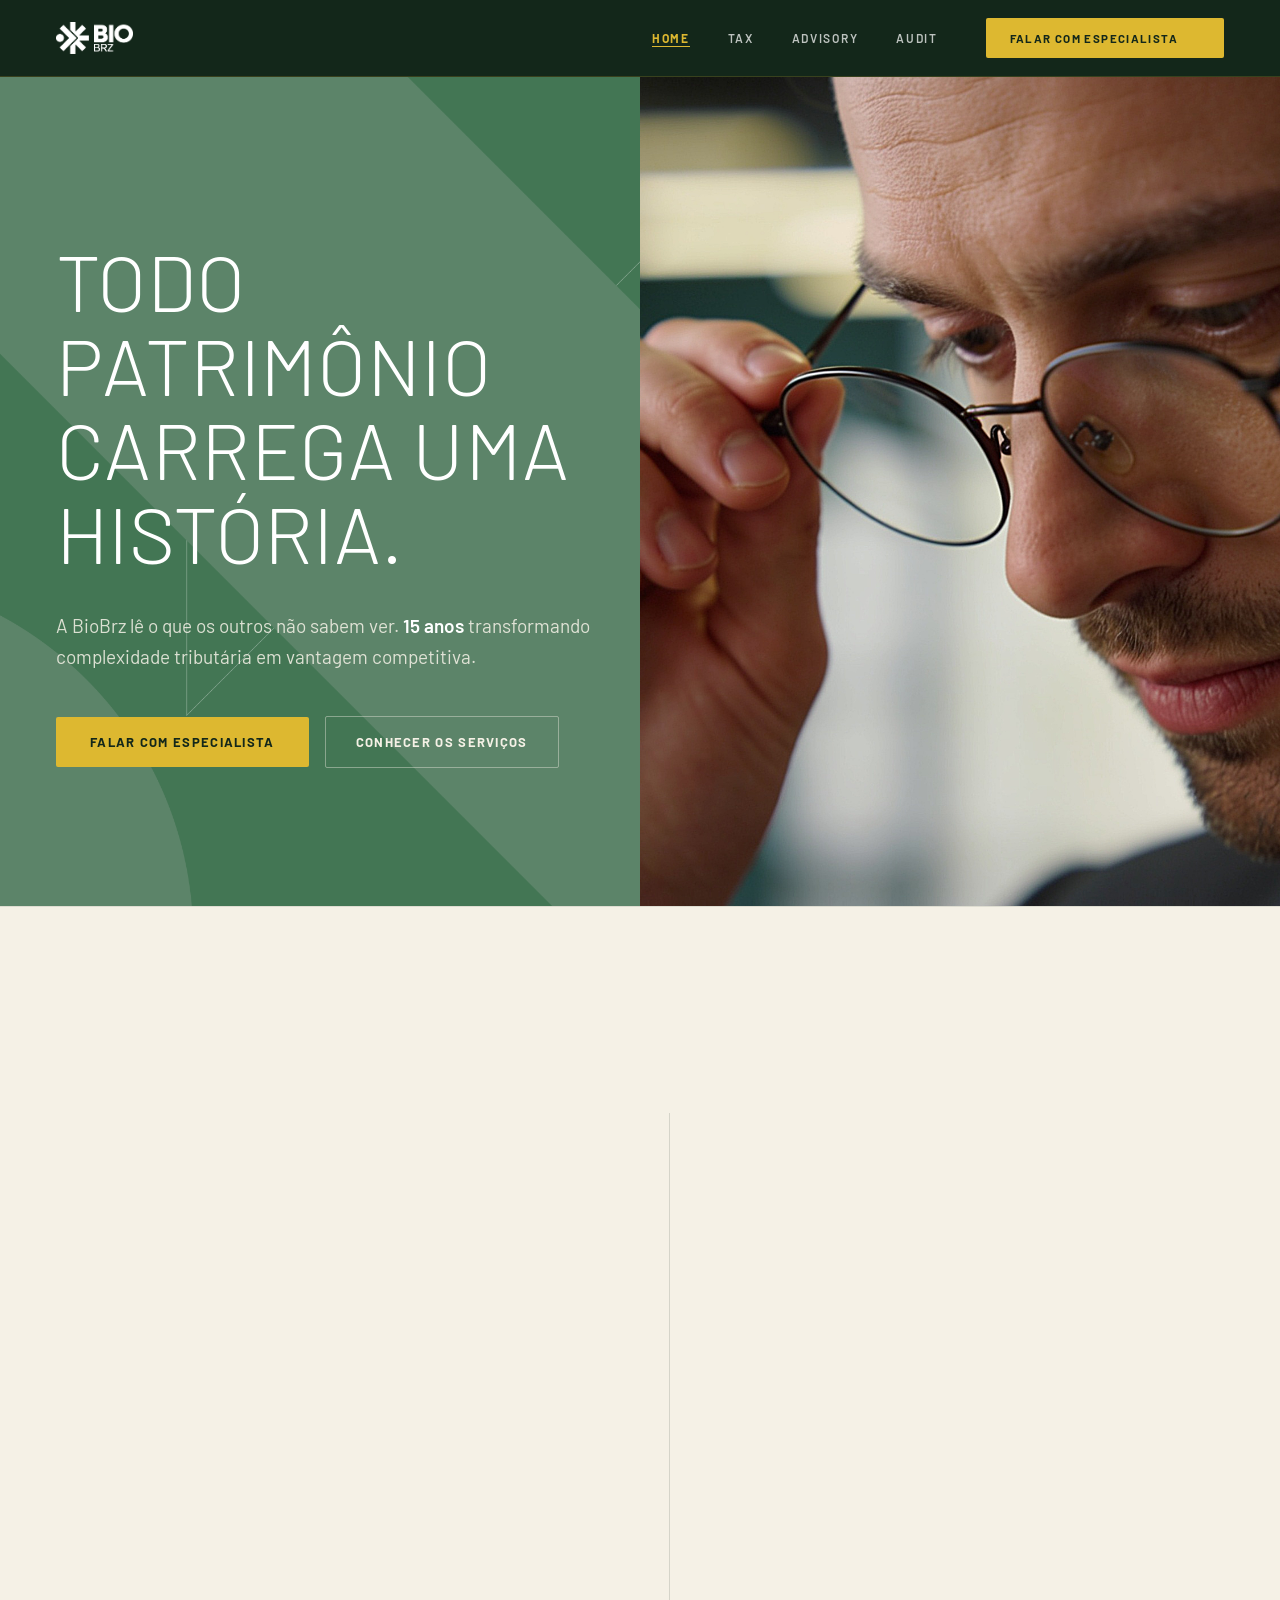
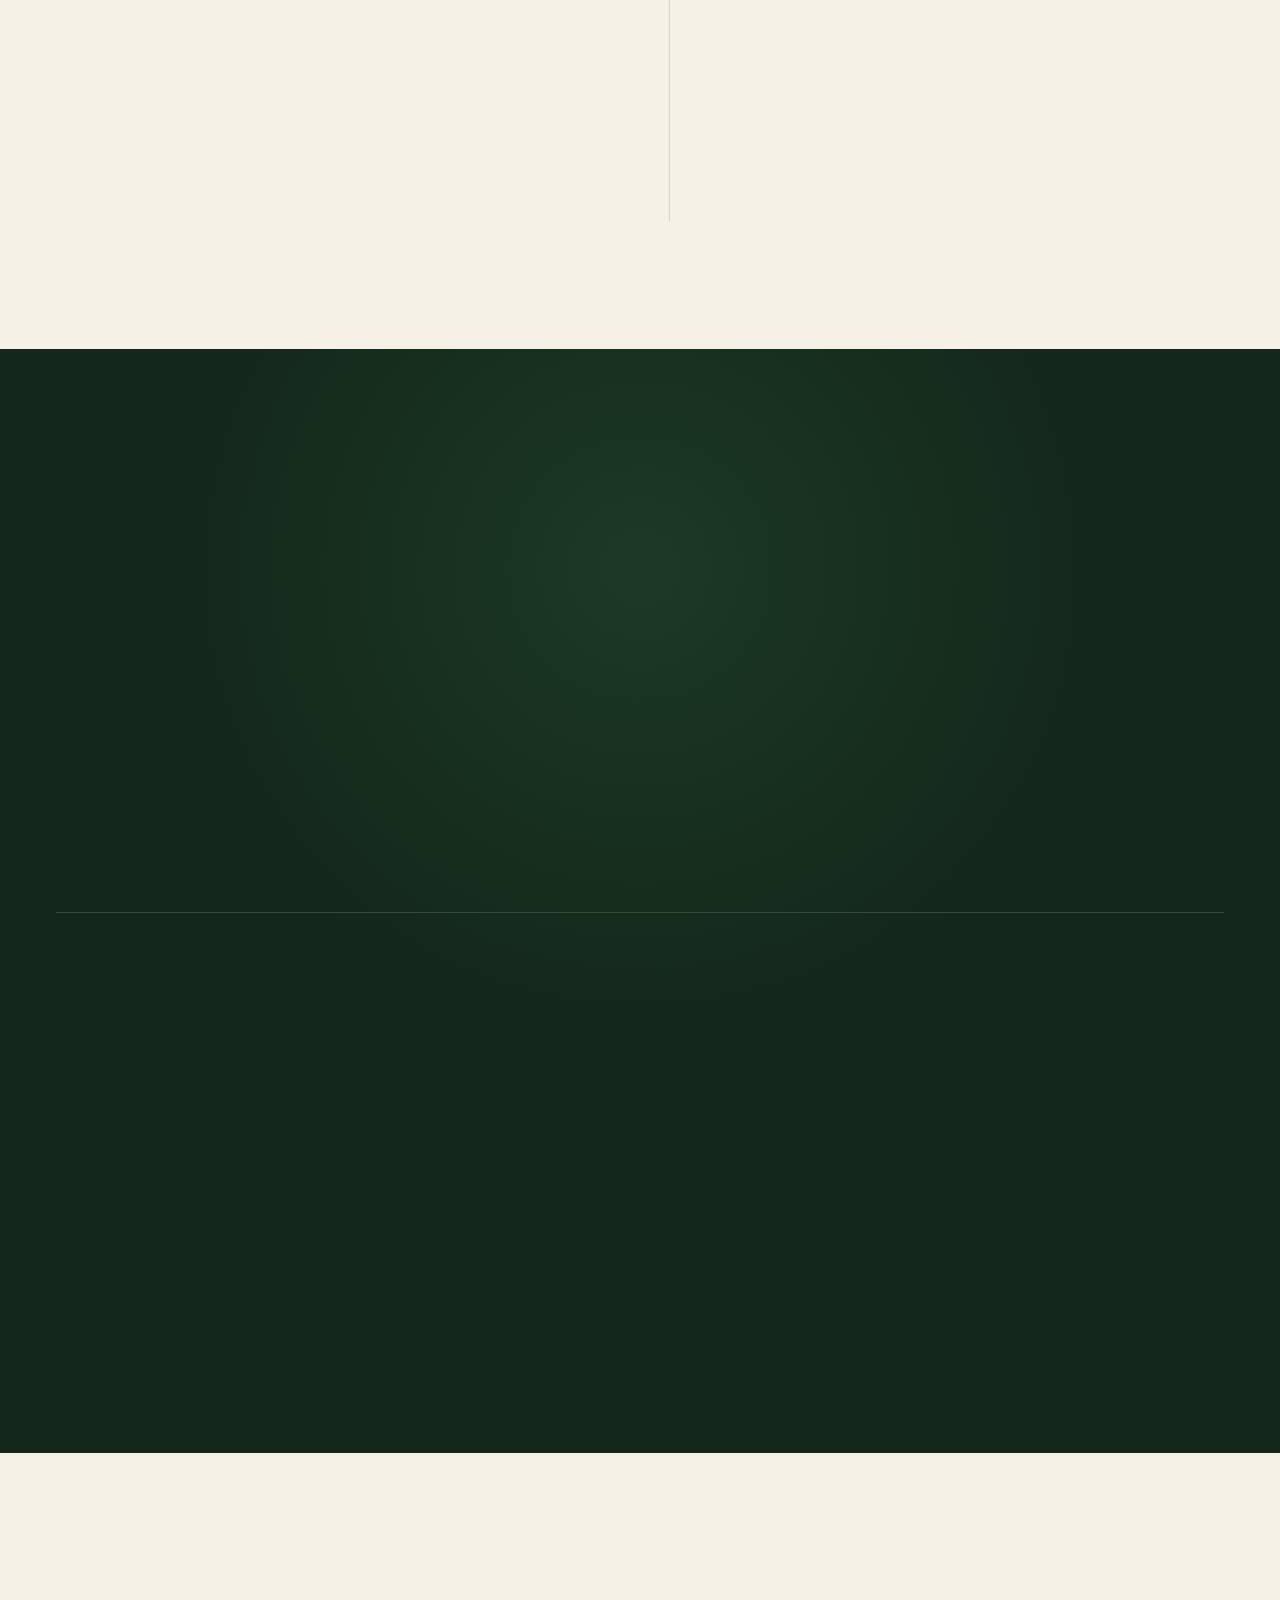
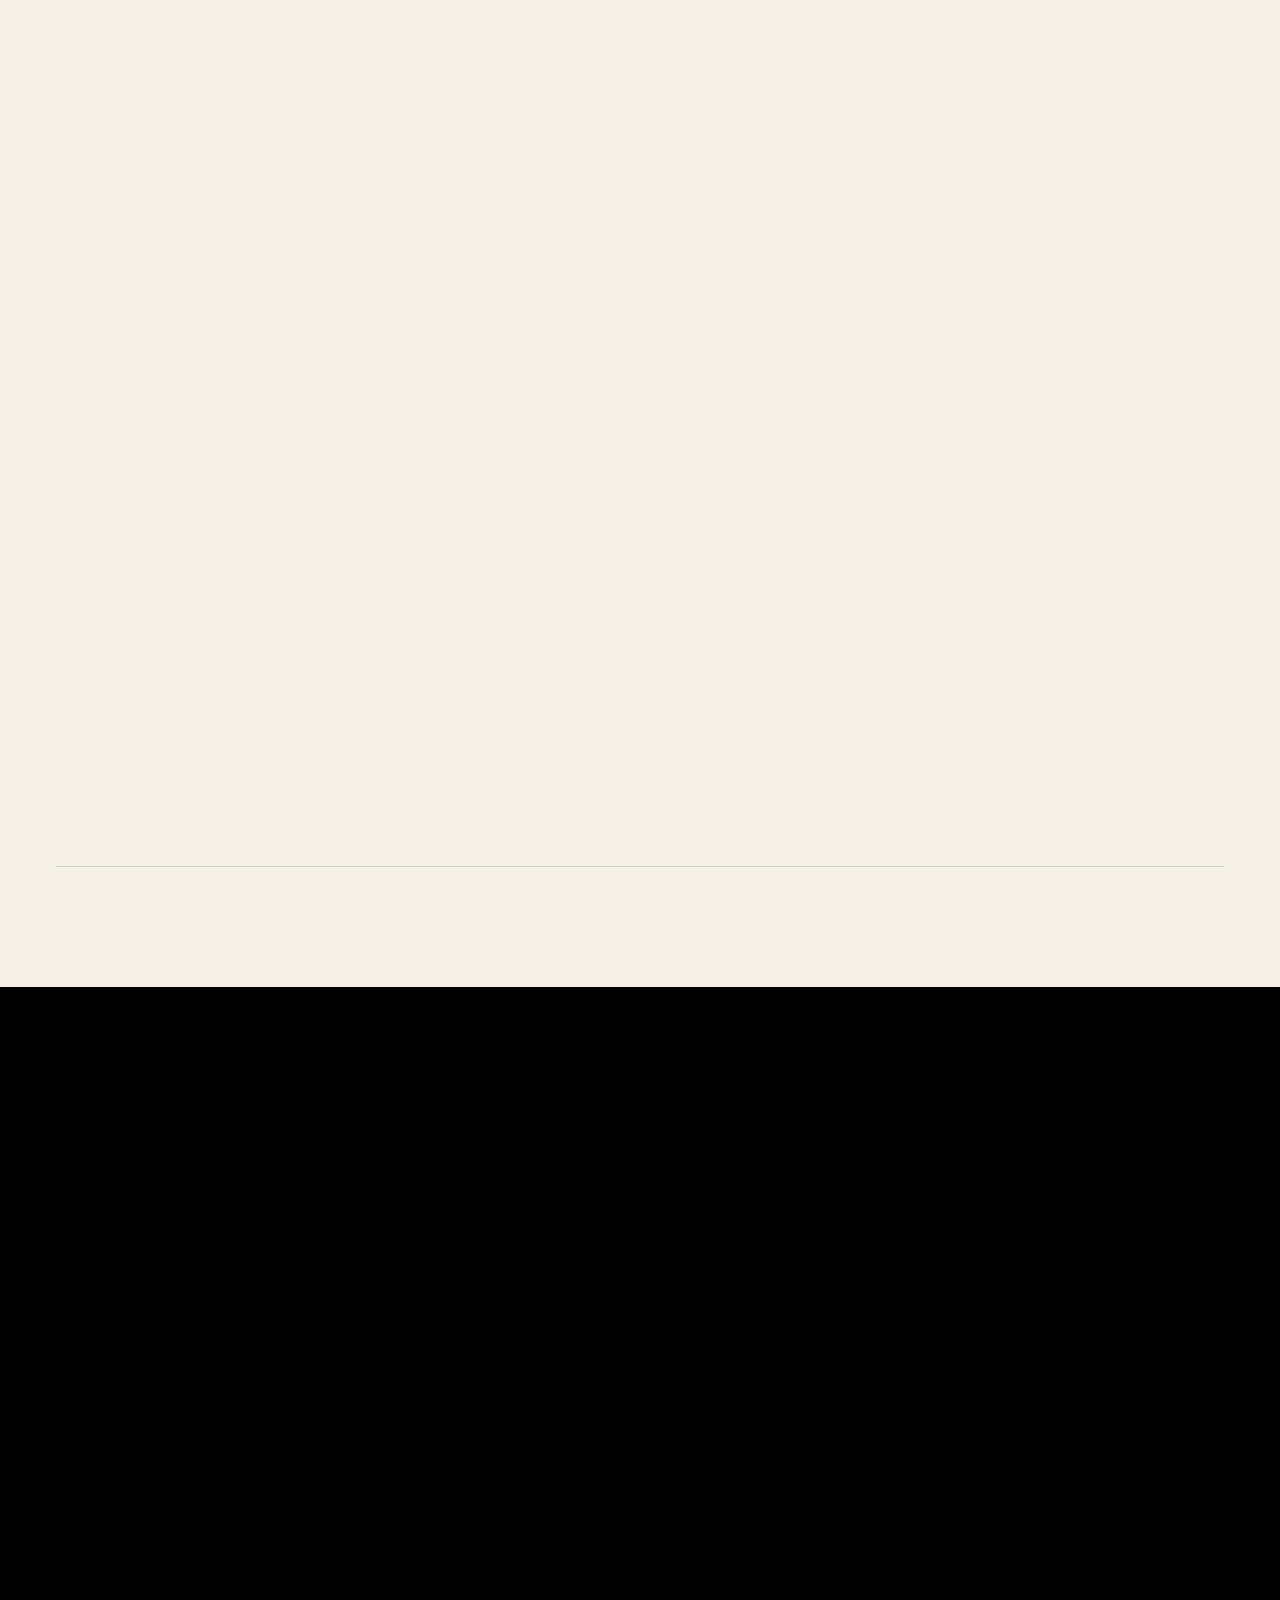
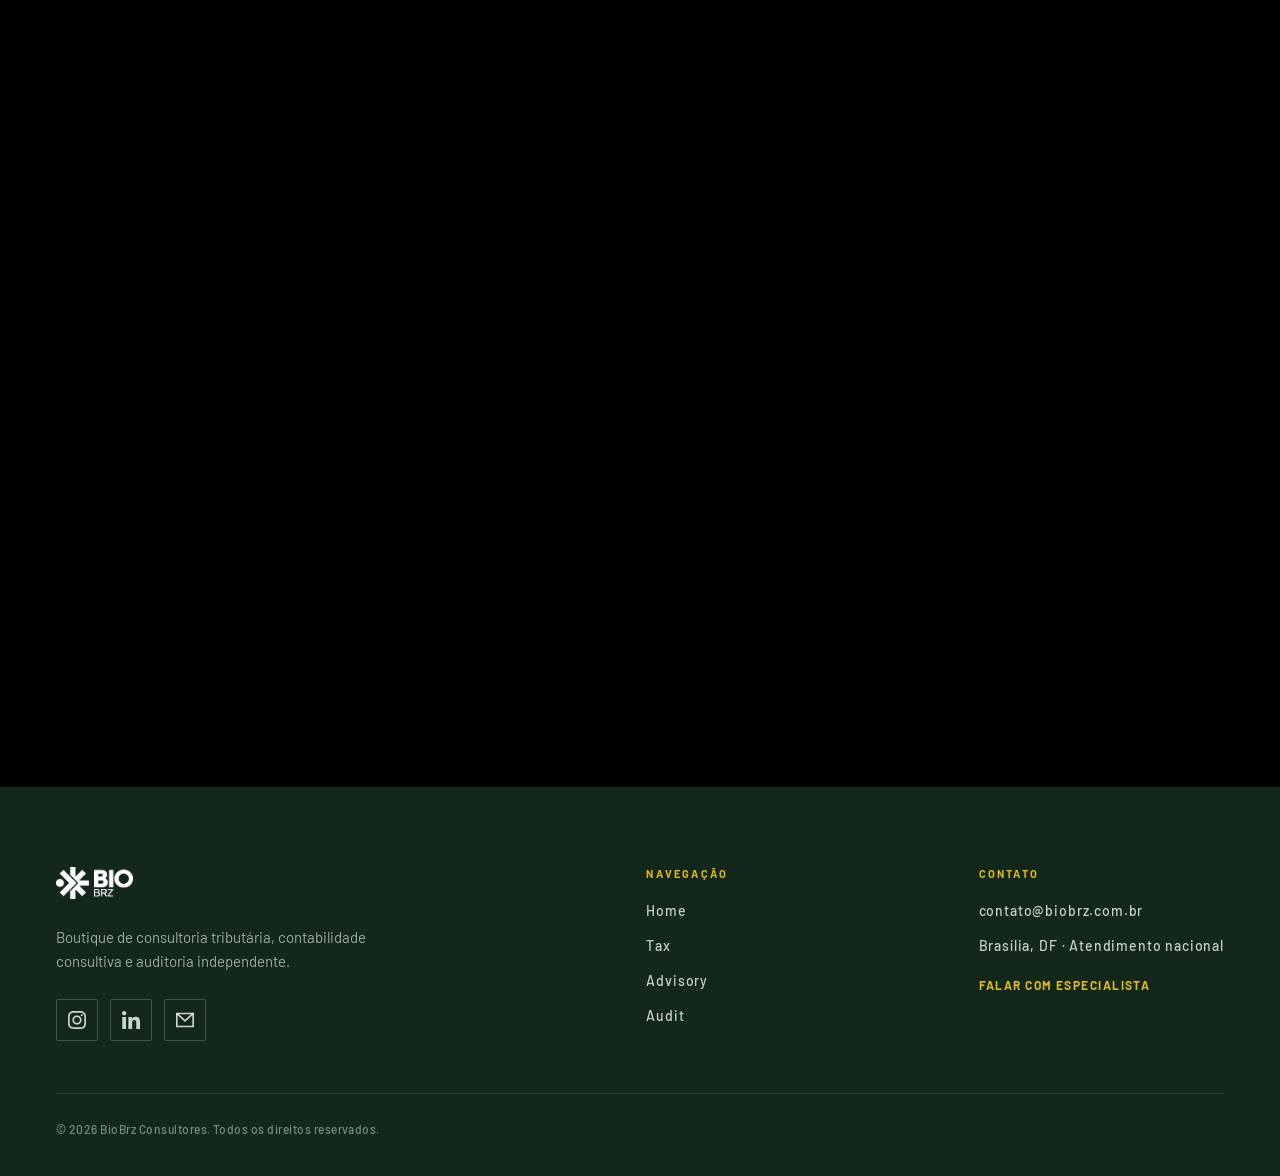
==== commit 5f6a121e: "Replace repository contents with updated files; rename index.dc.html to index.html" ====
--- a/index.html
+++ b/index.html
@@ -37,17 +37,18 @@
     #contato-form input::placeholder,#contato-form textarea::placeholder{color:rgba(255,255,255,0.4)}
     /* ───────── MOBILE (hero + header) ───────── */
     .bio-hamburger{display:none}
-    .bio-hero-scrim{display:none}
+    .bio-hero-scrim{display:block}
     .bio-mobile-menu{position:fixed;top:0;left:0;right:0;bottom:0;z-index:60;background:#13271A;display:flex;flex-direction:column;padding:104px 32px 40px;gap:4px;transform:translateY(-100%);opacity:0;pointer-events:none;transition:transform 440ms cubic-bezier(0.22,1,0.36,1),opacity 320ms ease}
     .bio-mobile-menu.open{transform:translateY(0);opacity:1;pointer-events:auto}
     @media (max-width:820px){
       .bio-header{padding:16px 24px !important}
       .bio-desktop-nav{display:none !important}
       .bio-hamburger{display:inline-flex !important}
-      .bio-hero{min-height:auto !important;padding:0 24px !important}
-      .bio-hero-scrim{display:block !important}
-      .bio-hero-inner{max-width:100% !important;padding:112px 0 88px !important}
-      .bio-hero-h1{font-size:clamp(34px,9.5vw,52px) !important;line-height:1.55 !important}
+      .bio-hero{min-height:auto !important;flex-direction:column !important;background:#000 !important}
+      .bio-hero-left{padding-left:0 !important;min-height:520px !important}
+      .bio-hero-inner{max-width:100% !important;padding:112px 24px 40px !important}
+      .bio-hero-right{flex:0 0 auto !important;height:480px !important}
+      .bio-hero-h1{font-size:clamp(40px,12vw,64px) !important;line-height:1.08 !important}
       .bio-hero-h1 span{font-size:inherit !important;padding:0.08em 0.14em !important}
       .bio-hero-lede{font-size:17px !important}
       .bio-hero-actions{flex-direction:column !important;align-items:stretch !important}
@@ -66,6 +67,7 @@
       .bio-frente-cols{grid-template-columns:1fr !important;gap:22px !important}
       .bio-contato-grid{grid-template-columns:1fr !important;gap:56px !important}
       .bio-form-grid{grid-template-columns:1fr !important}
+      #bio-contato-map-grid{grid-template-columns:1fr !important;gap:24px !important}
     }
   </style>
 </helmet>
@@ -116,41 +118,40 @@
   </div>
 
   <!-- ───────── HERO ───────── -->
-  <section id="home" class="bio-hero" style="position:relative;overflow:hidden;display:flex;align-items:center;min-height:calc(100vh - 71px);padding:0 0 0 56px;gap:0">
-
-    <!-- video background -->
-    <video id="hero-bg-video" autoplay="" loop="" muted="" playsinline="" style="position:absolute;inset:0;width:100%;height:100%;object-fit:cover;z-index:0;display:block">
-      <source src="uploads/magnific_video-upscale_aQeITspfSh.mp4" type="video/mp4">
-    </video>
-
-    <div class="bio-hero-scrim" aria-hidden="true" style="position:absolute;inset:0;z-index:1;background:linear-gradient(180deg,rgba(245,241,230,0.86) 0%,rgba(245,241,230,0.62) 55%,rgba(245,241,230,0.72) 100%);pointer-events:none"></div>
+  <section id="home" class="bio-hero" style="position:relative;overflow:hidden;display:flex;align-items:stretch;min-height:calc(100vh - 71px)">
+
+    <!-- LEFT COLUMN — texto sobre HERO1 -->
+    <div class="bio-hero-left" style="position:relative;flex:1 1 50%;min-width:0;overflow:hidden;display:flex;align-items:center;padding-left:56px">
+
+      <img class="bio-hero-bg-img" src="assets/hero1-2.png" alt="" aria-hidden="true" style="position:absolute;inset:0;width:100%;height:100%;object-fit:cover;object-position:center;z-index:0;display:block">
 
     <div class="bio-hero-inner" style="flex:1;min-width:0;position:relative;z-index:2;max-width:620px;padding:72px 0 48px;align-self:center">
 
-      <div style="display:flex;flex-wrap:wrap;align-items:center;gap:10px;margin-bottom:32px">
-        <x-import component-from-global-scope="BIOBRZDesignSystem_d13c3c.Badge" variant="subtle-green" size="lg" hint-size="auto,30px">Consultoria Tributária</x-import>
-        <x-import component-from-global-scope="BIOBRZDesignSystem_d13c3c.Badge" variant="subtle-green" size="lg" hint-size="auto,30px">Contabilidade</x-import>
-        <x-import component-from-global-scope="BIOBRZDesignSystem_d13c3c.Badge" variant="subtle-green" size="lg" hint-size="auto,30px">Auditoria Independente</x-import>
-      </div>
-
-      <h1 class="bio-hero-h1" style="font-size: clamp(38px,5.4vw,80px); font-weight: 300; line-height: 1.06; letter-spacing: 0.005em; text-transform: uppercase; color: #13271A; margin-bottom: 36px">
-        <span style="background: #DDB830; -webkit-box-decoration-break: clone; box-decoration-break: clone; padding: 0.06em 0.2em; text-decoration: underline; text-decoration-thickness: 2px; text-underline-offset: 0.16em; text-decoration-color: #13271A; font-size: 45.99px; padding-top: 0.11em; padding-bottom: 0.11em; padding-left: 0.12em; padding-right: 0.12em">Todo patrimônio<br>carrega uma<br>história.</span>
+
+      <h1 class="bio-hero-h1" style="font-size: clamp(38px,6.2vw,92px); font-weight: 300; line-height: 1.06; letter-spacing: 0.005em; text-transform: uppercase; color: #fff; margin-bottom: 36px">
+        Todo patrimônio<br>carrega uma<br>história.
       </h1>
 
-      <p class="bio-hero-lede" style="max-width:560px;font-size:19px;font-weight:400;line-height:1.6;color:#4A4A4A;margin-bottom:44px">
-        A BioBrz lê o que os outros não sabem ver. <strong style="color:#13271A;font-weight:600">15 anos</strong> transformando complexidade tributária em vantagem competitiva.
+      <p class="bio-hero-lede" style="max-width:560px;font-size:19px;font-weight:400;line-height:1.6;color:rgba(245,241,230,0.86);margin-bottom:44px">
+        A BioBrz lê o que os outros não sabem ver. <strong style="color:#fff;font-weight:600">15 anos</strong> transformando complexidade tributária em vantagem competitiva.
       </p>
 
       <div class="bio-hero-actions" style="display:flex;align-items:center;gap:16px;flex-wrap:wrap">
-        <a href="#contato" style="display:inline-flex;align-items:center;gap:10px;background:#3E7853;color:#fff;padding:17px 34px;font-size:13px;font-weight:700;letter-spacing:0.1em;text-transform:uppercase;text-decoration:none;border-radius:2px;transition:background 150ms,transform 100ms" onMouseOver="this.style.background='#326245';this.querySelector('svg').style.transform='translateX(5px)'" onMouseOut="this.style.background='#3E7853';this.querySelector('svg').style.transform='translateX(0)'" onMouseDown="this.style.transform='scale(0.97)'" onMouseUp="this.style.transform='scale(1)'">
+        <a href="#contato" style="display:inline-flex;align-items:center;gap:10px;background:#DDB830;color:#13271A;padding:17px 34px;font-size:13px;font-weight:700;letter-spacing:0.1em;text-transform:uppercase;text-decoration:none;border-radius:2px;transition:background 150ms,transform 100ms" onMouseOver="this.style.background='#C7A526'" onMouseOut="this.style.background='#DDB830'" onMouseDown="this.style.transform='scale(0.97)'" onMouseUp="this.style.transform='scale(1)'">
           <span class="bio-ul-text">Falar com especialista</span>
-          <svg class="bio-btn-arrow" viewBox="0 0 16 16" width="14" height="14" fill="none" stroke="currentColor" stroke-width="1.5" style="transition:transform 280ms cubic-bezier(0.22,1,0.36,1)"><path d="M3 13L13 3M6 3h7v7"></path></svg>
         </a>
-        <a href="#servicos" style="display:inline-flex;align-items:center;gap:10px;background:transparent;color:#13271A;padding:17px 30px;font-size:13px;font-weight:700;letter-spacing:0.1em;text-transform:uppercase;text-decoration:none;border-radius:2px;border:1.5px solid rgba(19,39,26,0.25);transition:border-color 150ms,background 150ms" onMouseOver="this.style.borderColor='#3E7853';this.style.background='rgba(62,120,83,0.05)'" onMouseOut="this.style.borderColor='rgba(19,39,26,0.25)';this.style.background='transparent'">
+        <a href="#servicos" style="display:inline-flex;align-items:center;gap:10px;background:transparent;color:#F5F1E6;padding:17px 30px;font-size:13px;font-weight:700;letter-spacing:0.1em;text-transform:uppercase;text-decoration:none;border-radius:2px;border:1.5px solid rgba(245,241,230,0.4);transition:border-color 150ms,background 150ms" onMouseOver="this.style.borderColor='#DDB830';this.style.background='rgba(255,255,255,0.08)'" onMouseOut="this.style.borderColor='rgba(245,241,230,0.4)';this.style.background='transparent'">
           <span class="bio-ul-text">Conhecer os serviços</span>
         </a>
       </div>
 
+    </div>
+
+    </div>
+
+    <!-- RIGHT COLUMN — HERO2 sem filtro -->
+    <div class="bio-hero-right" style="position:relative;flex:1 1 50%;min-width:0;overflow:hidden">
+      <img src="assets/hero2.png" alt="" style="width:100%;height:100%;object-fit:cover;object-position:center;display:block">
     </div>
 
   </section>
@@ -171,12 +172,12 @@
         <div class="bio-qs-left" style="padding-right:80px">
 
           <h2 class="bio-fadein" style="font-size:clamp(30px,3.5vw,48px);font-weight:400;line-height:1.14;letter-spacing:0.01em;text-transform:uppercase;margin-bottom:40px;animation-delay:0.06s;text-wrap:balance">
-            <span style="color:#1A1A1A">Não somos um escritório de contabilidade comum.</span><br>
+            <span style="color:#1A1A1A">Não somos uma empresa de contabilidade comum.</span><br>
             <span style="color:#3E7853;text-decoration:underline;text-decoration-thickness:2px;text-underline-offset:5px;text-decoration-color:#DDB830">Somos um parceiro que enxerga o seu negócio por inteiro.</span>
           </h2>
 
           <p class="bio-fadein" style="font-size:18px;font-weight:400;line-height:1.68;color:#4A4A4A;max-width:540px;margin-bottom:26px;animation-delay:0.14s">
-            A BioBrz é uma boutique de consultoria tributária e auditoria independente que atua em três frentes integradas. Com <strong style="color:#13271A;font-weight:700">15 anos de mercado</strong>, a empresa se diferencia pelo envolvimento direto dos sócios em cada mandato.
+            A BioBrz é uma boutique de consultoria tributária e auditoria independente que atua em três frentes. Com <strong style="color:#13271A;font-weight:700">15 anos de mercado</strong>, a empresa se diferencia pelo envolvimento dos sócios responsáveis em cada mandato.
           </p>
 
           <p class="bio-fadein" style="font-size:18px;font-weight:400;line-height:1.68;color:#4A4A4A;max-width:540px;margin-bottom:44px;animation-delay:0.2s">
@@ -200,12 +201,12 @@
 
           <div class="bio-fadein" style="padding:30px 0;border-top:1px solid rgba(19,39,26,0.14);animation-delay:0.24s">
             <div class="bio-counter" data-value="3" data-suffix="" style="font-size:clamp(52px,5.5vw,76px);font-weight:300;line-height:0.95;letter-spacing:-0.03em;color:#3E7853;margin-bottom:14px">0</div>
-            <p style="font-size:16px;font-weight:400;line-height:1.5;color:#4A4A4A;max-width:320px">Frentes integradas: Tax, Advisory e Audit, operando com os mesmos sócios e o mesmo padrão técnico</p>
+            <p style="font-size:16px;font-weight:400;line-height:1.5;color:#4A4A4A;max-width:320px">Frentes: Tax, Advisory e Audit, operando com o mesmo padrão técnico</p>
           </div>
 
           <div class="bio-fadein" style="padding-top:30px;border-top:1px solid rgba(19,39,26,0.14);animation-delay:0.32s">
             <div style="font-size:clamp(52px,5.5vw,76px);font-weight:300;line-height:0.95;letter-spacing:-0.03em;color:#3E7853;margin-bottom:14px"><span class="bio-counter" data-value="100" data-suffix="">0</span><span style="color:#DDB830">%</span></div>
-            <p style="font-size:16px;font-weight:400;line-height:1.5;color:#4A4A4A;max-width:300px">Dos mandatos com participação direta dos sócios fundadores, sem delegar o que importa</p>
+            <p style="font-size:16px;font-weight:400;line-height:1.5;color:#4A4A4A;max-width:300px">Dos mandatos com participação direta dos sócios fundadores, responsáveis cada um pelo seu core business, sem delegar o que importa</p>
           </div>
 
         </div>
@@ -241,14 +242,14 @@
 
         <div class="bio-fadein bio-tilt-card" style="padding:40px 36px 40px;background:rgba(255,255,255,0.05);border:1px solid rgba(255,255,255,0.1);border-radius:4px;animation-delay:0.22s;overflow:hidden;position:relative">
           <div style="font-size:clamp(56px,5vw,82px);font-weight:200;line-height:1;letter-spacing:-0.04em;color:#DDB830;margin-bottom:38px">02</div>
-          <div style="font-size:12px;font-weight:700;letter-spacing:0.16em;text-transform:uppercase;color:#fff;margin-bottom:22px">Integração Real</div>
-          <p style="font-size:16px;font-weight:400;line-height:1.66;color:rgba(255,255,255,0.62);max-width:300px">Tributário, contábil e auditoria não são serviços separados, são camadas do mesmo problema. Tratá-los de forma fragmentada é perder precisão, tempo e dinheiro.</p>
+          <div style="font-size:12px;font-weight:700;letter-spacing:0.16em;text-transform:uppercase;color:#fff;margin-bottom:22px">Três Frentes em um Só Lugar</div>
+          <p style="font-size:16px;font-weight:400;line-height:1.66;color:rgba(255,255,255,0.62);max-width:300px">Tributário, contábil e auditoria. Três frentes tratadas em uma única empresa de forma independente e precisa.</p>
         </div>
 
         <div class="bio-fadein bio-tilt-card" style="padding:40px 36px 40px;background:rgba(255,255,255,0.05);border:1px solid rgba(255,255,255,0.1);border-radius:4px;animation-delay:0.3s;overflow:hidden;position:relative">
           <div style="font-size:clamp(56px,5vw,82px);font-weight:200;line-height:1;letter-spacing:-0.04em;color:#DDB830;margin-bottom:38px">03</div>
           <div style="font-size:12px;font-weight:700;letter-spacing:0.16em;text-transform:uppercase;color:#fff;margin-bottom:22px">Sócios no Mandato</div>
-          <p style="font-size:16px;font-weight:400;line-height:1.66;color:rgba(255,255,255,0.62);max-width:300px">Em cada entrega, o sócio está presente. O cliente não contrata uma equipe genérica. Ele ganha um parceiro que enxerga o negócio por inteiro.</p>
+          <p style="font-size:16px;font-weight:400;line-height:1.66;color:rgba(255,255,255,0.62);max-width:300px">O cliente não contrata uma equipe genérica. Ele ganha um parceiro que enxerga o negócio por inteiro. Cada um dos sócios atuando em uma frente de serviço.</p>
         </div>
 
       </div>
@@ -271,11 +272,11 @@
 
           <h2 class="bio-fadein" style="font-size:clamp(30px,4vw,56px);font-weight:400;line-height:1.12;letter-spacing:0.01em;text-transform:uppercase;max-width:18ch;margin-bottom:40px;animation-delay:0.08s;text-wrap:balance">
             <span style="display:block;color:#3E7853;font-weight:300;margin-bottom:6px">Tributário. Contábil. Independente.</span>
-            <span style="color:#3E7853;text-decoration:underline;text-decoration-thickness:2px;text-underline-offset:6px;text-decoration-color:#DDB830">Três frentes. Tudo integrado.</span>
+            <span style="color:#3E7853;text-decoration:underline;text-decoration-thickness:2px;text-underline-offset:6px;text-decoration-color:#DDB830">Três frentes. Tudo no mesmo lugar.</span>
           </h2>
 
           <p class="bio-fadein" style="font-size:19px;font-weight:400;line-height:1.66;color:#4A4A4A;max-width:560px;animation-delay:0.16s">
-            Nascemos da integração entre consultoria tributária, contabilidade e auditoria para construir negócios que vão além dos números.
+            Através da consultoria tributária, contabilidade e auditoria, construímos negócios que vão além dos números.
           </p>
         </div>
 
@@ -377,7 +378,7 @@
         <div class="bio-fadein" style="display:flex;flex-direction:column;gap:30px;animation-delay:0.24s">
           <div>
             <div style="font-size:11px;font-weight:700;letter-spacing:0.18em;text-transform:uppercase;color:#DDB830;margin-bottom:9px">Localização</div>
-            <div style="font-size:17px;font-weight:500;color:#fff">Brasília, DF · Atendimento nacional</div>
+            <div style="font-size:17px;font-weight:500;color:#fff">3 unidades · Atendimento nacional</div>
           </div>
           <div>
             <div style="font-size:11px;font-weight:700;letter-spacing:0.18em;text-transform:uppercase;color:#DDB830;margin-bottom:9px">E-mail</div>
@@ -472,6 +473,42 @@
       </form>
 
     </div>
+
+    <!-- ───────── MAPA — UNIDADES ───────── -->
+    <div class="bio-fadein" style="position:relative;z-index:1;max-width:1240px;margin:96px auto 0;animation-delay:0.28s">
+
+      <div style="display:flex;align-items:center;gap:12px;margin-bottom:32px">
+        <span style="display:block;width:32px;height:2px;background:#DDB830;flex-shrink:0"></span>
+        <span style="font-size:12px;font-weight:700;letter-spacing:0.2em;text-transform:uppercase;color:rgba(255,255,255,0.6)">Nossas Unidades</span>
+      </div>
+
+      <div id="bio-contato-map-grid" style="display:grid;grid-template-columns:minmax(0,0.82fr) minmax(0,1.18fr);gap:104px;align-items:start">
+
+        <div id="bio-office-tabs" style="display:flex;flex-direction:column;gap:2px">
+          <button type="button" class="bio-office-tab" data-office="0" style="display:flex;flex-direction:column;align-items:flex-start;gap:4px;text-align:left;background:rgba(255,255,255,0.08);border:none;border-left:2px solid #DDB830;padding:18px 20px;cursor:pointer;font-family:inherit;transition:background 160ms">
+            <span style="font-size:11px;font-weight:700;letter-spacing:0.14em;text-transform:uppercase;color:#DDB830">Brasília · DF</span>
+            <span style="font-size:15px;font-weight:500;color:#fff">Edifício Imperador</span>
+            <span style="font-size:13px;font-weight:400;color:rgba(255,255,255,0.6);line-height:1.5">SQN 313 Bloco D, Lote 15 S/N, Asa Norte · 70783-900</span>
+          </button>
+          <button type="button" class="bio-office-tab" data-office="1" style="display:flex;flex-direction:column;align-items:flex-start;gap:4px;text-align:left;background:transparent;border:none;border-left:2px solid transparent;padding:18px 20px;cursor:pointer;font-family:inherit;transition:background 160ms">
+            <span style="font-size:11px;font-weight:700;letter-spacing:0.14em;text-transform:uppercase;color:rgba(255,255,255,0.5)">São Paulo · SP</span>
+            <span style="font-size:15px;font-weight:500;color:#fff">Torre Alpha</span>
+            <span style="font-size:13px;font-weight:400;color:rgba(255,255,255,0.6);line-height:1.5">Av. das Nações Unidas, 17007 - Várzea de Baixo · 04730-090</span>
+          </button>
+          <button type="button" class="bio-office-tab" data-office="2" style="display:flex;flex-direction:column;align-items:flex-start;gap:4px;text-align:left;background:transparent;border:none;border-left:2px solid transparent;padding:18px 20px;cursor:pointer;font-family:inherit;transition:background 160ms">
+            <span style="font-size:11px;font-weight:700;letter-spacing:0.14em;text-transform:uppercase;color:rgba(255,255,255,0.5)">Goiânia · GO</span>
+            <span style="font-size:15px;font-weight:500;color:#fff">E.E. Buena Vista</span>
+            <span style="font-size:13px;font-weight:400;color:rgba(255,255,255,0.6);line-height:1.5">Avenida 74, Setor Bueno · 74230-020</span>
+          </button>
+        </div>
+
+        <div style="border:1px solid rgba(255,255,255,0.14);border-radius:2px;overflow:hidden;height:360px">
+          <iframe id="bio-office-map" title="Mapa BioBrz" width="100%" height="100%" style="border:0;display:block;filter:grayscale(0.3) invert(0.92) contrast(0.88)" loading="lazy" referrerpolicy="no-referrer-when-downgrade" src="https://www.google.com/maps?q=Edif%C3%ADcio+Imperador,+SQN+313+Bloco+D,+Asa+Norte,+Bras%C3%ADlia+-+DF,+70783-900&output=embed"></iframe>
+        </div>
+
+      </div>
+    </div>
+
   </section>
 
   <!-- ───────── FOOTER ───────── -->
@@ -575,15 +612,6 @@
         requestAnimationFrame(step);
       });
     });
-
-    // ── Hero video loop ──
-    const vid = document.getElementById('hero-bg-video');
-    if (vid) {
-      vid.muted = true;
-      vid.loop = true;
-      vid.play().catch(() => {});
-      vid.addEventListener('ended', () => { vid.currentTime = 0; vid.play().catch(() => {}); });
-    }
 
     // ── Frentes accordion ──
     const cards = document.querySelectorAll('.frente-card');
@@ -617,6 +645,29 @@
     });
 
 
+    // ── Escritórios / mapa ──
+    const officeTabs = document.querySelectorAll('.bio-office-tab');
+    const officeMap = document.getElementById('bio-office-map');
+    const offices = [
+      'Edif%C3%ADcio+Imperador,+SQN+313+Bloco+D,+Asa+Norte,+Bras%C3%ADlia+-+DF,+70783-900',
+      'Av.+das+Na%C3%A7%C3%B5es+Unidas+17007,+V%C3%A1rzea+de+Baixo,+S%C3%A3o+Paulo+-+SP,+04730-090',
+      'Avenida+74,+Setor+Bueno,+Goi%C3%A2nia+-+GO,+74230-020'
+    ];
+    officeTabs.forEach((tab) => {
+      tab.addEventListener('click', () => {
+        officeTabs.forEach((t) => {
+          t.style.background = 'transparent';
+          t.style.borderLeftColor = 'transparent';
+          t.querySelector('span').style.color = 'rgba(255,255,255,0.5)';
+        });
+        tab.style.background = 'rgba(255,255,255,0.08)';
+        tab.style.borderLeftColor = '#DDB830';
+        tab.querySelector('span').style.color = '#DDB830';
+        const i = parseInt(tab.dataset.office, 10);
+        if (officeMap) officeMap.src = 'https://www.google.com/maps?q=' + offices[i] + '&output=embed';
+      });
+    });
+
     // ── Contact form submit ──
     const form = document.getElementById('contato-form');
     if (form) {
@@ -638,10 +689,42 @@
           if (bad && !firstBad) firstBad = el;
         });
         if (firstBad) { firstBad.focus(); return; }
-        const grid = form.querySelector('div');
-        const ok = document.getElementById('contato-sucesso');
-        if (grid) grid.style.display = 'none';
-        if (ok) ok.style.display = 'flex';
+
+        const v = (n) => (form.elements[n] && form.elements[n].value || '').trim();
+        const servicoLabel = form.elements['servico'] && form.elements['servico'].selectedOptions[0] ? form.elements['servico'].selectedOptions[0].textContent : '';
+        const faturamentoLabel = form.elements['faturamento'] && form.elements['faturamento'].selectedOptions[0] ? form.elements['faturamento'].selectedOptions[0].textContent : '';
+        const subject = 'Novo contato pelo site — ' + v('nome') + ' (' + v('empresa') + ')';
+
+        const submitBtn = form.querySelector('button[type="submit"]');
+        if (submitBtn) submitBtn.disabled = true;
+
+        fetch('https://formspree.io/f/mvzezpyo', {
+          method: 'POST',
+          headers: { 'Accept': 'application/json', 'Content-Type': 'application/json' },
+          body: JSON.stringify({
+            _subject: subject,
+            nome: v('nome'),
+            empresa: v('empresa'),
+            email: v('email'),
+            telefone: v('telefone') || '-',
+            servico: servicoLabel || '-',
+            faturamento: faturamentoLabel || '-',
+            mensagem: v('mensagem') || '-'
+          })
+        }).then((res) => {
+          if (res.ok) {
+            const grid = form.querySelector('div');
+            const ok = document.getElementById('contato-sucesso');
+            if (grid) grid.style.display = 'none';
+            if (ok) ok.style.display = 'flex';
+          } else {
+            if (submitBtn) submitBtn.disabled = false;
+            alert('Não foi possível enviar sua mensagem. Tente novamente em instantes.');
+          }
+        }).catch(() => {
+          if (submitBtn) submitBtn.disabled = false;
+          alert('Não foi possível enviar sua mensagem. Verifique sua conexão e tente novamente.');
+        });
       });
     }
 
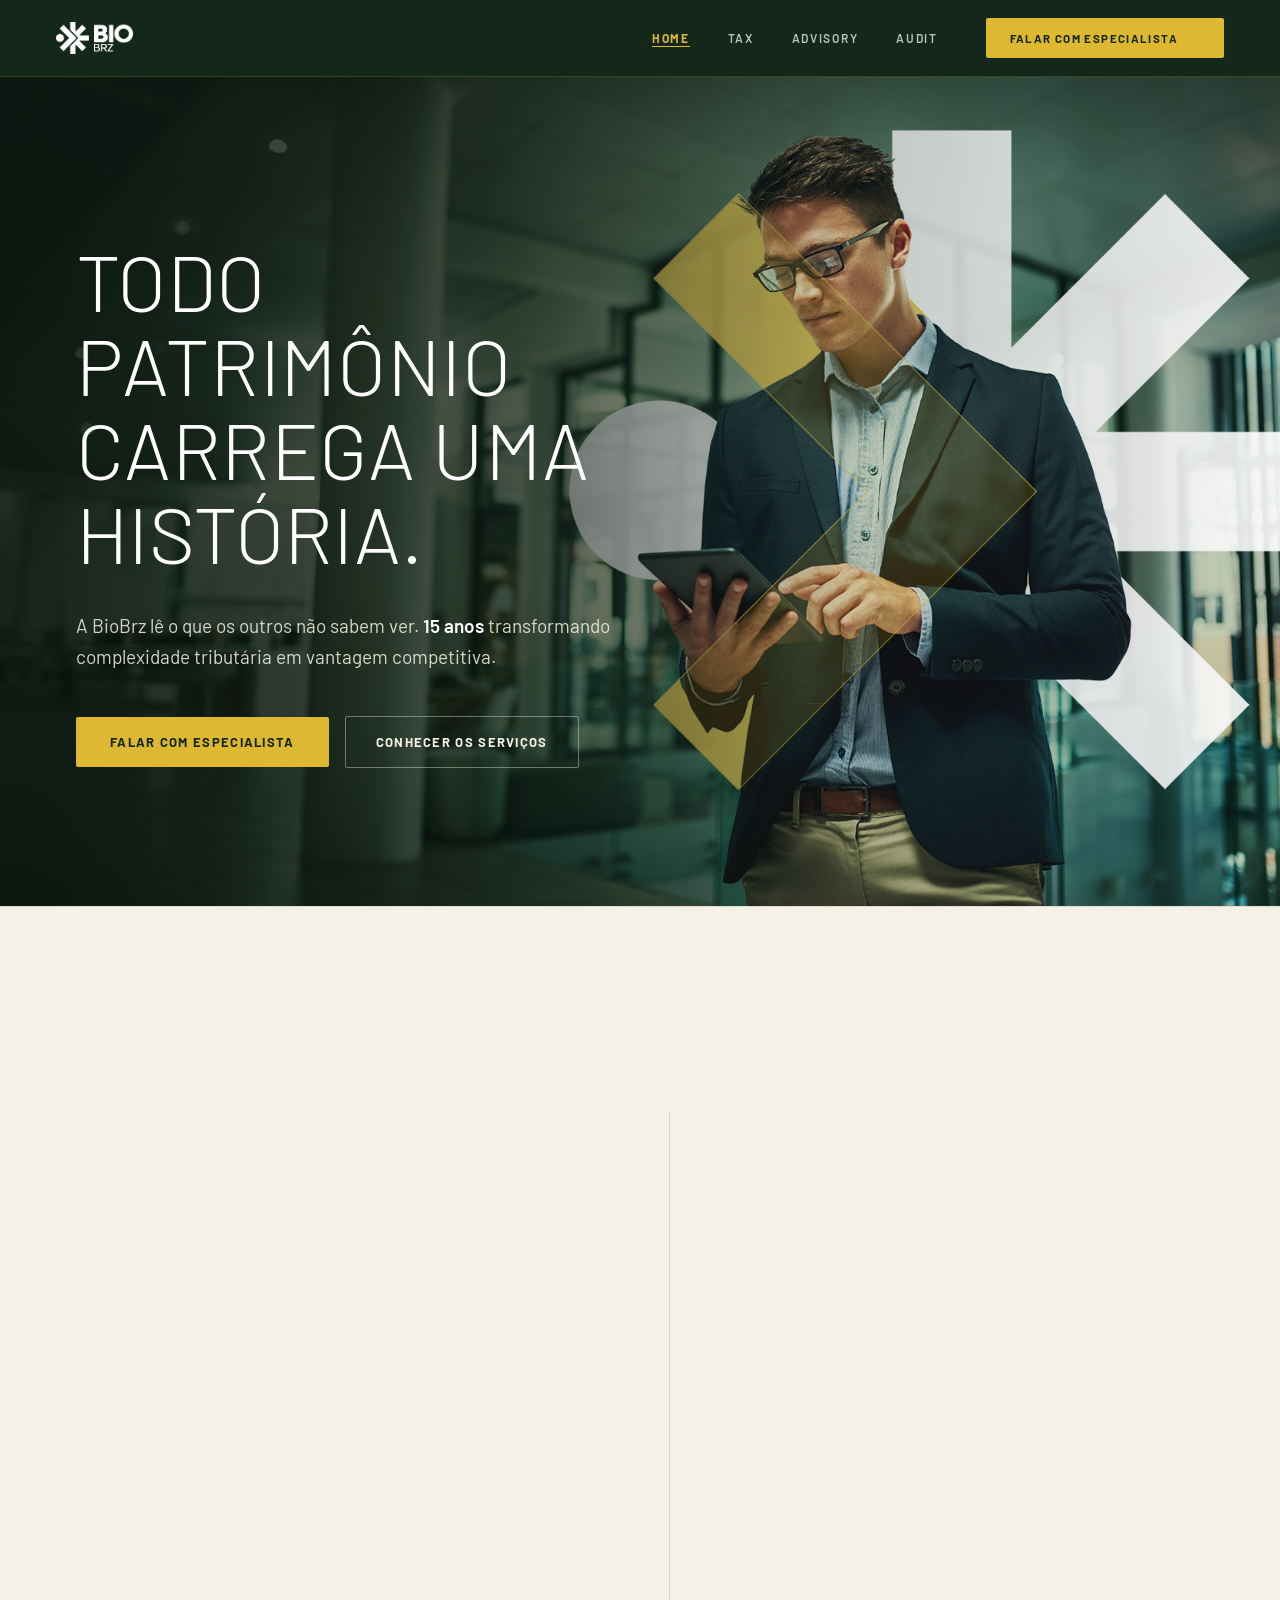
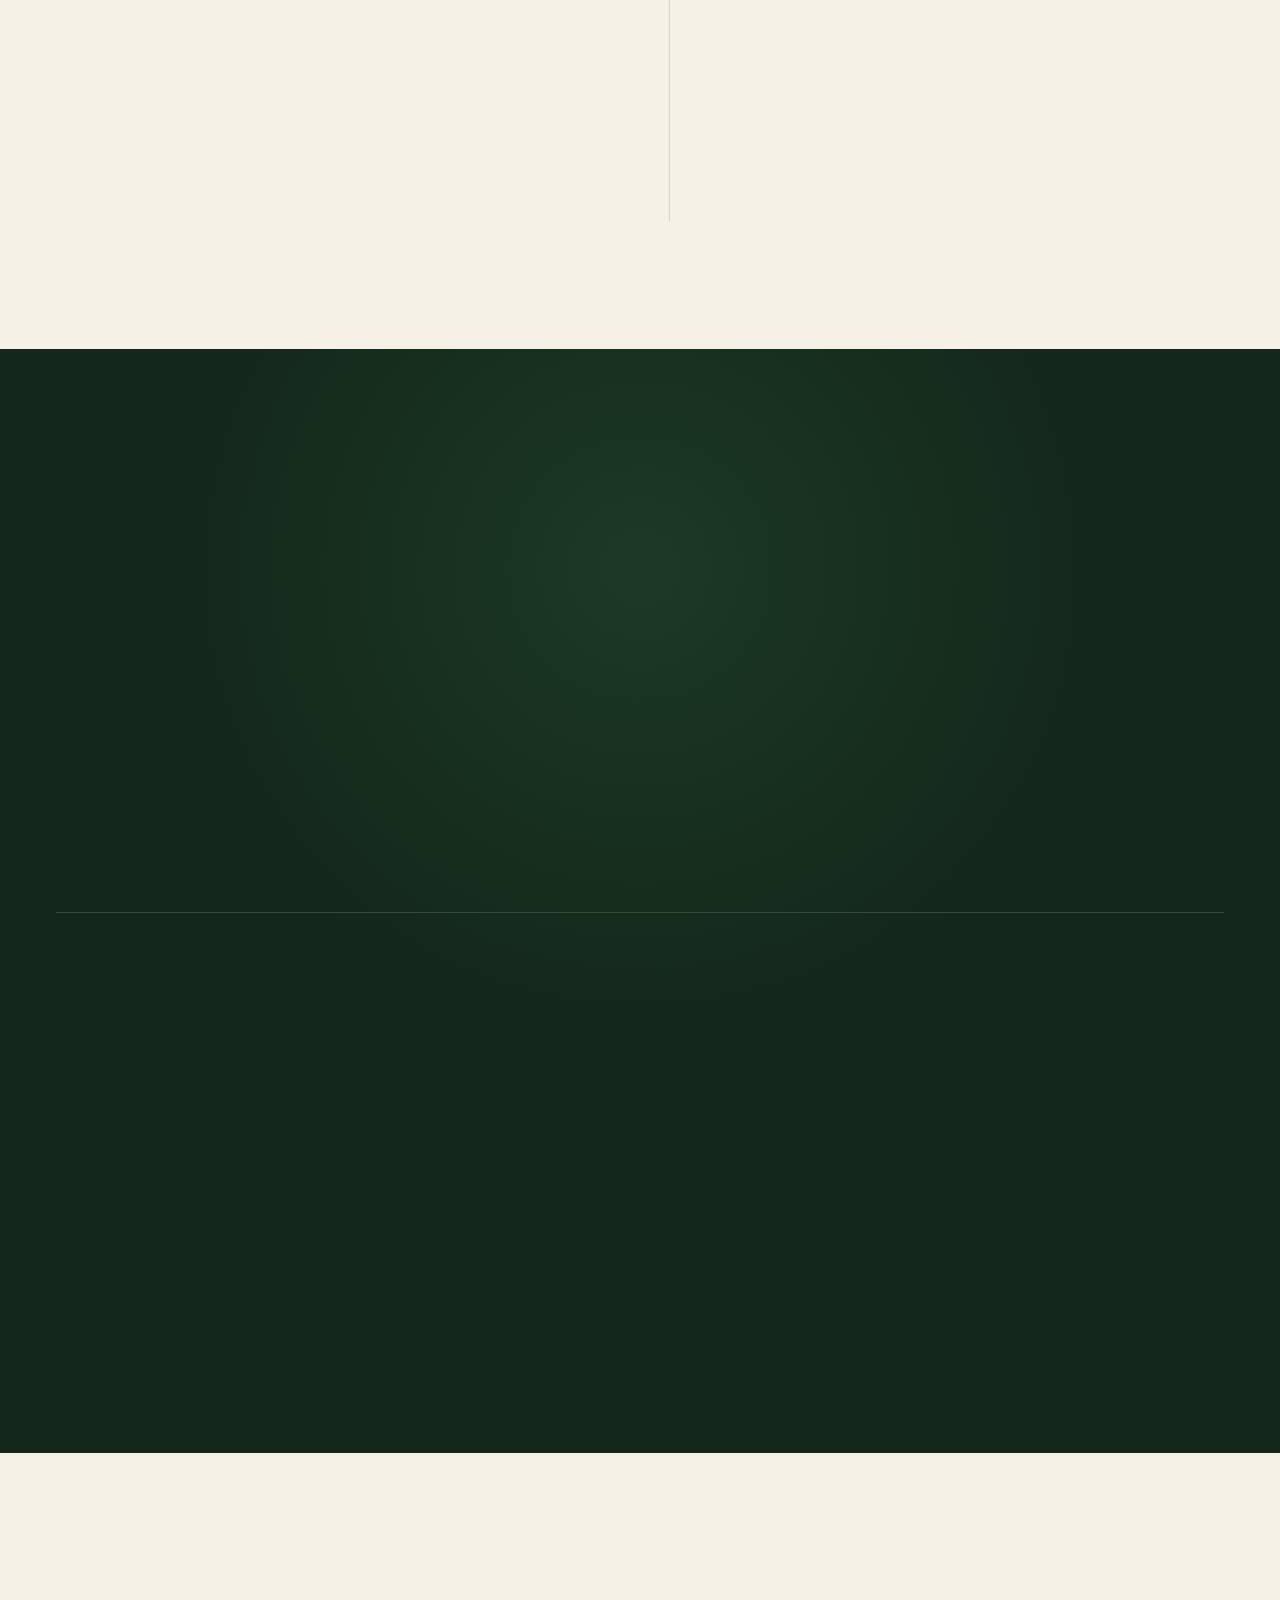
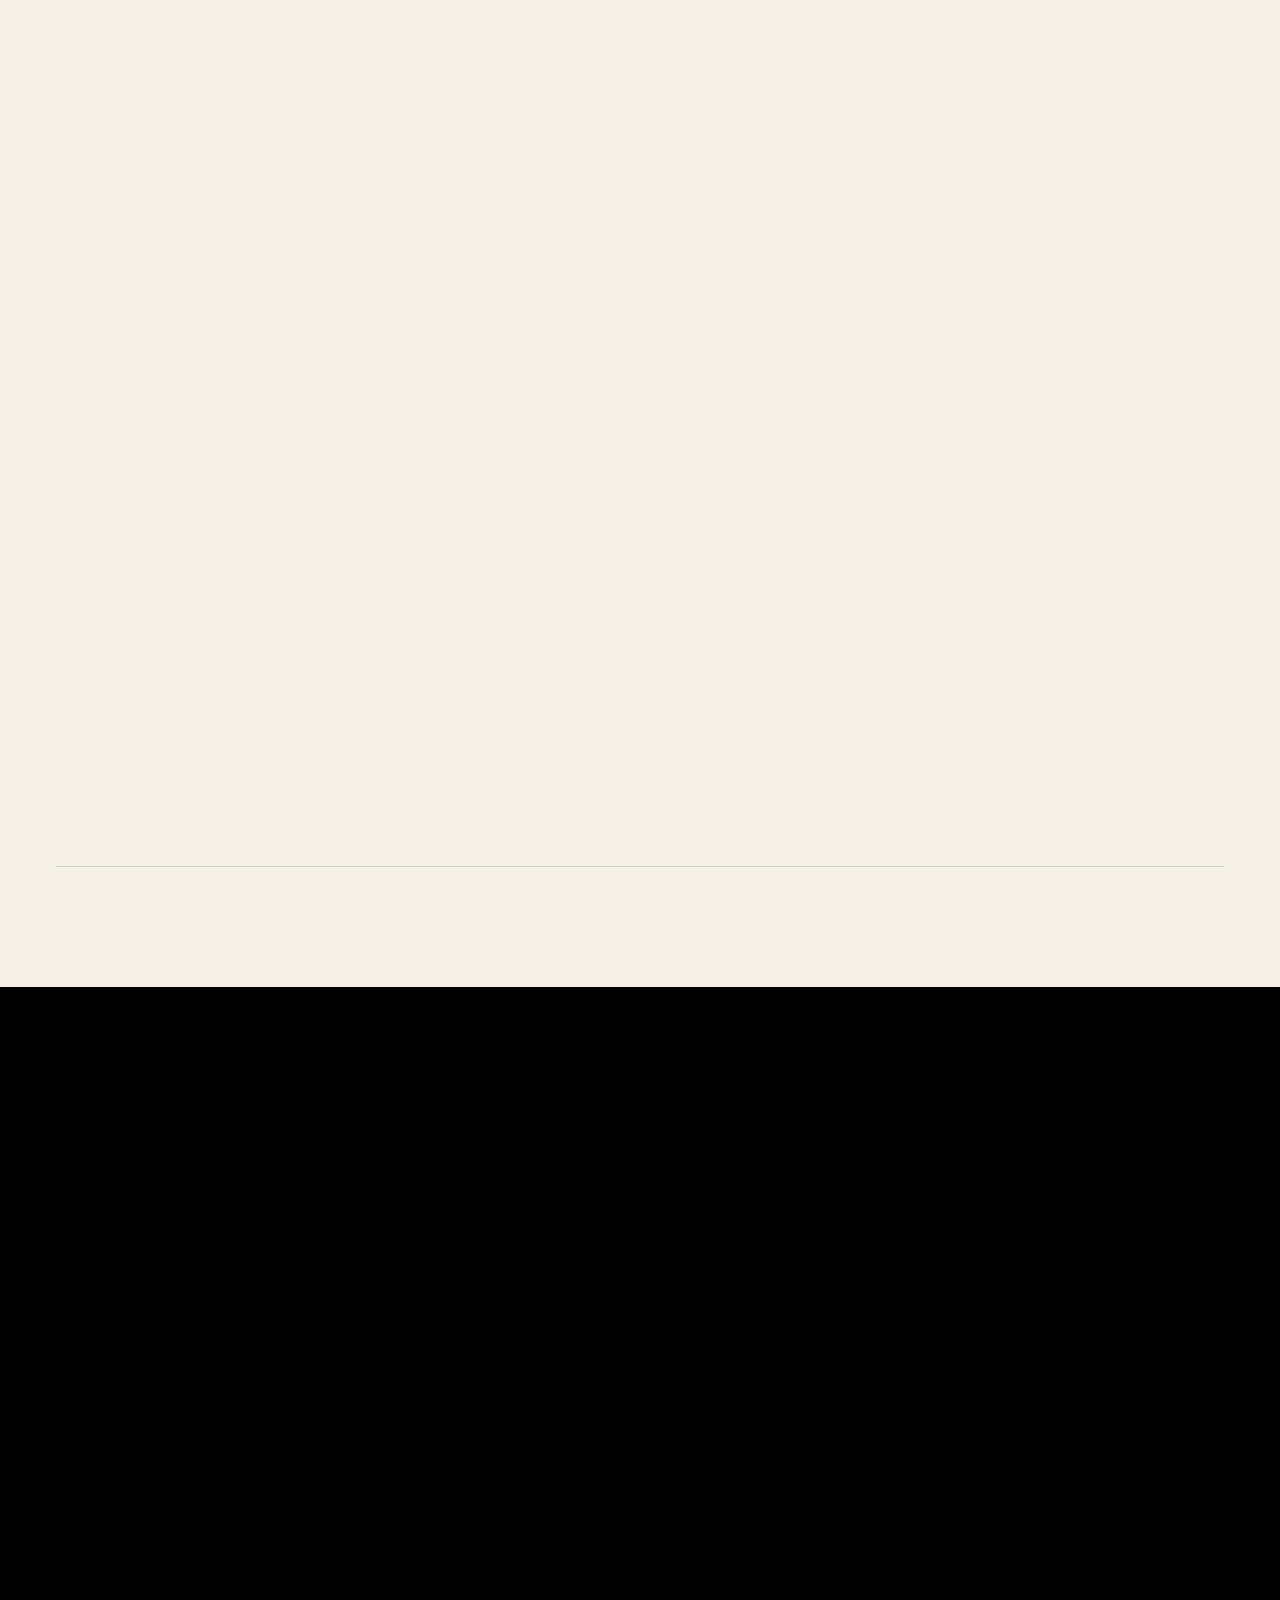
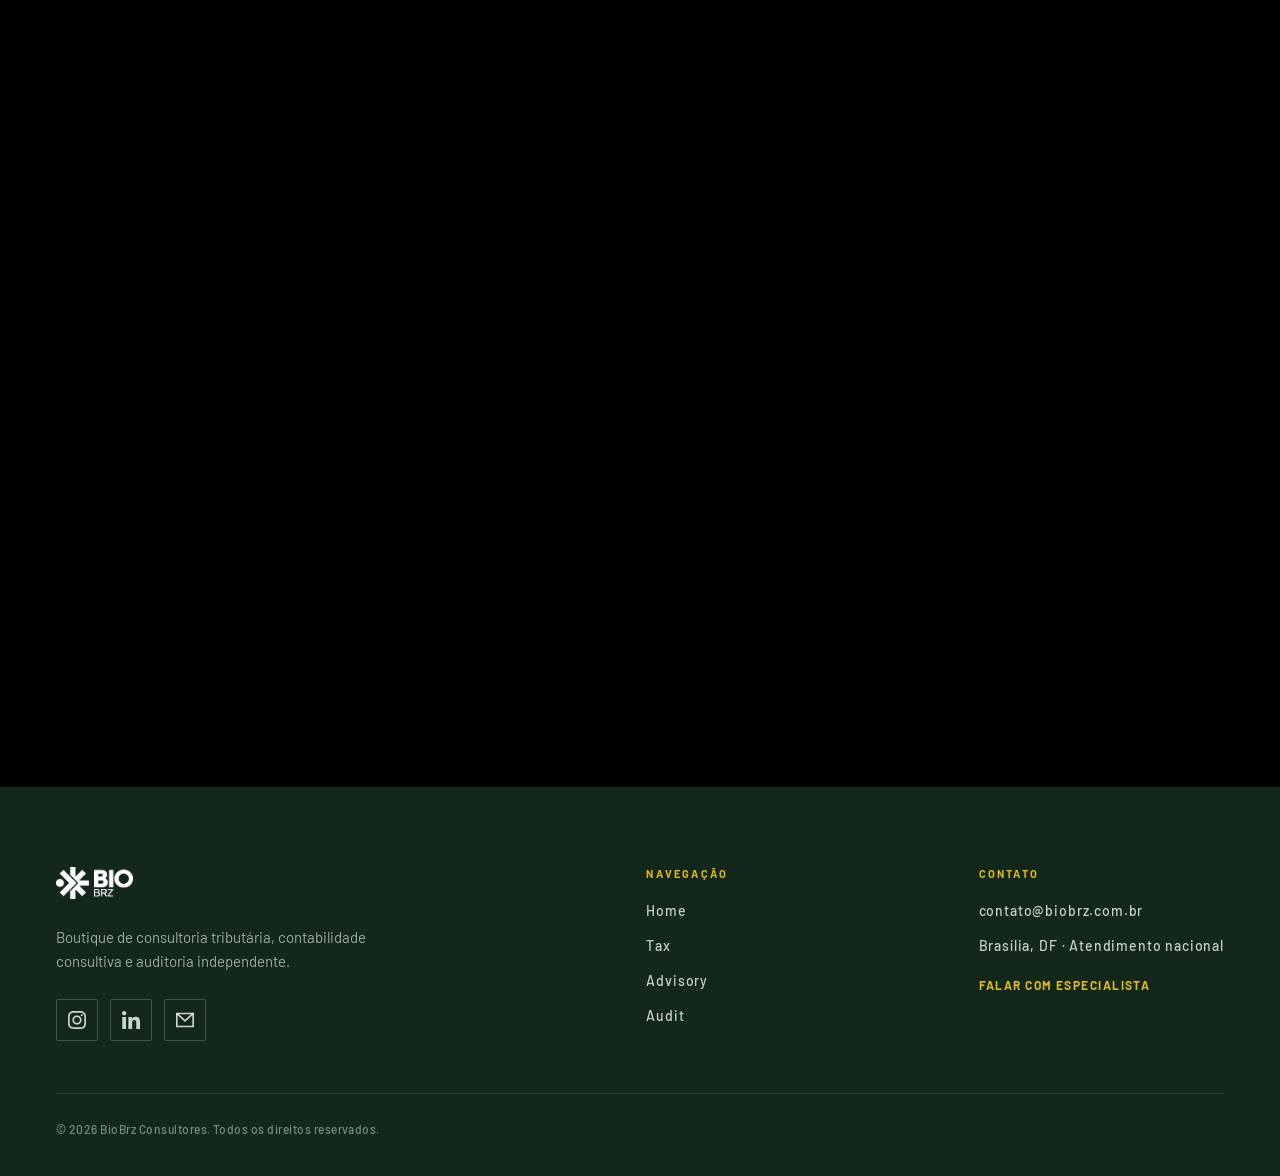
==== commit e4906a8e: "Replace repository contents with updated files from BIOBRZ website header 3; rename index.dc.html to" ====
--- a/index.html
+++ b/index.html
@@ -44,10 +44,8 @@
       .bio-header{padding:16px 24px !important}
       .bio-desktop-nav{display:none !important}
       .bio-hamburger{display:inline-flex !important}
-      .bio-hero{min-height:auto !important;flex-direction:column !important;background:#000 !important}
-      .bio-hero-left{padding-left:0 !important;min-height:520px !important}
-      .bio-hero-inner{max-width:100% !important;padding:112px 24px 40px !important}
-      .bio-hero-right{flex:0 0 auto !important;height:480px !important}
+      .bio-hero{min-height:auto !important}
+      .bio-hero-inner{max-width:100% !important;padding:120px 24px 56px !important}
       .bio-hero-h1{font-size:clamp(40px,12vw,64px) !important;line-height:1.08 !important}
       .bio-hero-h1 span{font-size:inherit !important;padding:0.08em 0.14em !important}
       .bio-hero-lede{font-size:17px !important}
@@ -118,15 +116,16 @@
   </div>
 
   <!-- ───────── HERO ───────── -->
-  <section id="home" class="bio-hero" style="position:relative;overflow:hidden;display:flex;align-items:stretch;min-height:calc(100vh - 71px)">
-
-    <!-- LEFT COLUMN — texto sobre HERO1 -->
-    <div class="bio-hero-left" style="position:relative;flex:1 1 50%;min-width:0;overflow:hidden;display:flex;align-items:center;padding-left:56px">
-
-      <img class="bio-hero-bg-img" src="assets/hero1-2.png" alt="" aria-hidden="true" style="position:absolute;inset:0;width:100%;height:100%;object-fit:cover;object-position:center;z-index:0;display:block">
-
-    <div class="bio-hero-inner" style="flex:1;min-width:0;position:relative;z-index:2;max-width:620px;padding:72px 0 48px;align-self:center">
-
+  <section id="home" class="bio-hero" style="position:relative;overflow:hidden;display:flex;align-items:center;min-height:calc(100vh - 71px)">
+
+    <!-- full-bleed background image -->
+    <img class="bio-hero-bg-img" src="assets/hero3.png" alt="" aria-hidden="true" style="position:absolute;inset:0;width:100%;height:100%;object-fit:cover;object-position:center;z-index:0;display:block">
+
+    <!-- readability overlay -->
+    <div aria-hidden="true" style="position:absolute;inset:0;z-index:1;background:linear-gradient(90deg,rgba(10,20,14,0.86) 0%,rgba(10,20,14,0.66) 38%,rgba(10,20,14,0.2) 66%,rgba(10,20,14,0) 100%)"></div>
+
+    <div class="bio-hero-inner" style="position:relative;z-index:2;width:100%;max-width:1240px;margin:0 auto;padding:72px 56px 48px">
+      <div style="max-width:620px">
 
       <h1 class="bio-hero-h1" style="font-size: clamp(38px,6.2vw,92px); font-weight: 300; line-height: 1.06; letter-spacing: 0.005em; text-transform: uppercase; color: #fff; margin-bottom: 36px">
         Todo patrimônio<br>carrega uma<br>história.
@@ -145,13 +144,7 @@
         </a>
       </div>
 
-    </div>
-
-    </div>
-
-    <!-- RIGHT COLUMN — HERO2 sem filtro -->
-    <div class="bio-hero-right" style="position:relative;flex:1 1 50%;min-width:0;overflow:hidden">
-      <img src="assets/hero2.png" alt="" style="width:100%;height:100%;object-fit:cover;object-position:center;display:block">
+      </div>
     </div>
 
   </section>
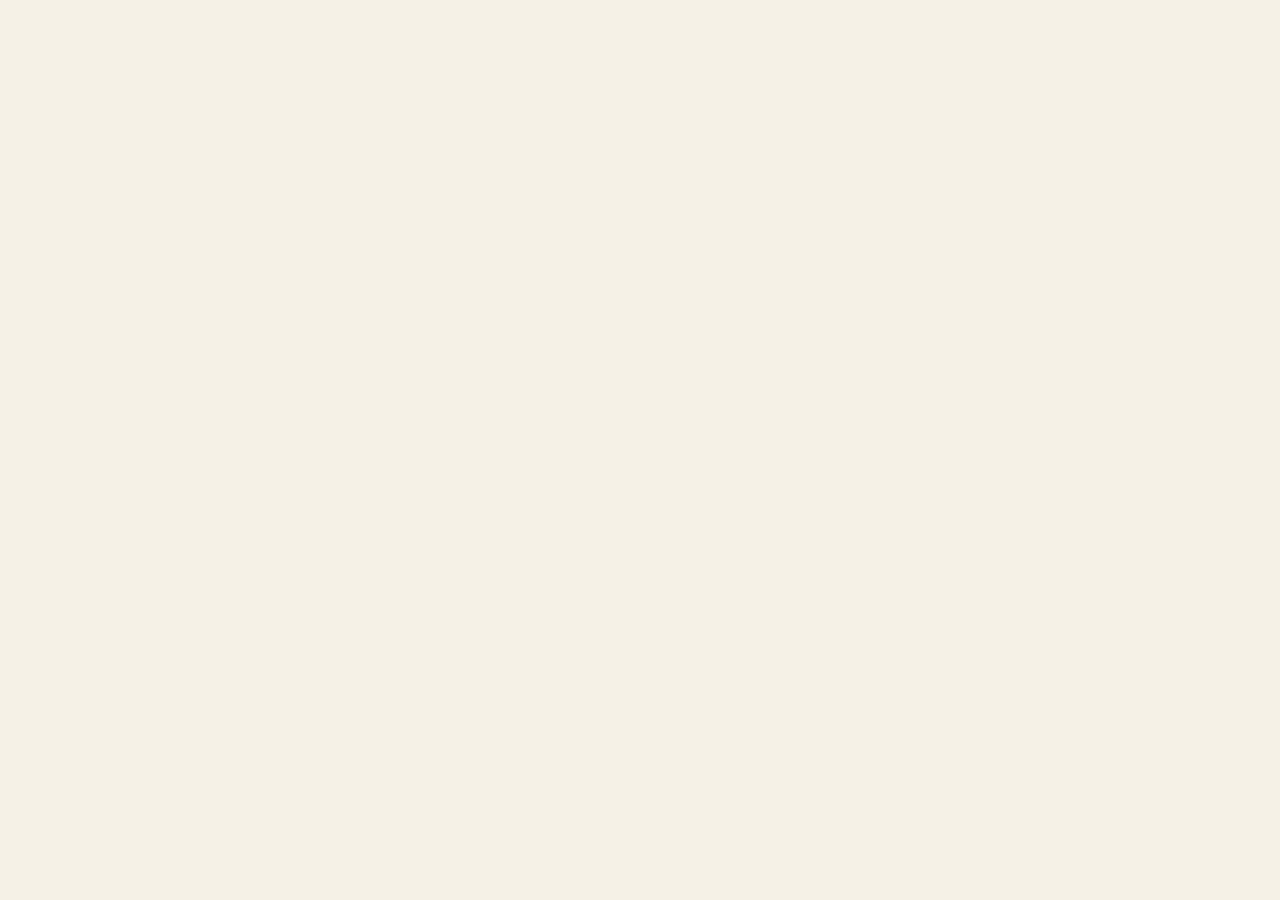
==== commit c0786594: "Update site content from BIOBRZ website header2: add Privacidade page, refresh index/Advisory/Audit/" ====
--- a/index.html
+++ b/index.html
@@ -4,6 +4,7 @@
 <meta charset="utf-8">
 <meta name="viewport" content="width=device-width, initial-scale=1">
 <script src="./support.js"></script>
+<template id="__bundler_thumbnail"><svg xmlns="http://www.w3.org/2000/svg" viewBox="0 0 200 200"><rect width="200" height="200" fill="#13271A"/><text x="100" y="110" font-size="34" fill="#DDB830" text-anchor="middle" font-family="sans-serif" font-weight="700">BZ</text></svg></template>
 </head>
 <body>
 <x-dc>
@@ -86,7 +87,7 @@
       <a href="Audit.dc.html" class="bio-ul" style="font-size:12px;font-weight:600;letter-spacing:0.14em;text-transform:uppercase;color:rgba(255,255,255,0.72);transition:color 200ms" onMouseOver="this.style.color='#fff'" onMouseOut="this.style.color='rgba(255,255,255,0.72)'">Audit</a>
     </nav>
 
-    <a href="#contato" style="display:inline-flex;align-items:center;gap:9px;background:#DDB830;color:#13271A;padding:13px 24px;font-size:11.5px;font-weight:700;letter-spacing:0.12em;text-transform:uppercase;text-decoration:none;border-radius:2px;transition:background 150ms,transform 100ms" onMouseOver="this.style.background='#E8CA62';this.querySelector('svg').style.transform='translate(2px,-2px)'" onMouseOut="this.style.background='#DDB830';this.querySelector('svg').style.transform='translate(0,0)'" onMouseDown="this.style.transform='scale(0.97)'" onMouseUp="this.style.transform='scale(1)'">
+    <a href="https://wa.me/5561993178488?text=Ol%C3%A1%2C%20vim%20do%20site%20BIOBRZ%20e%20gostaria%20de%20saber%20mais%20informa%C3%A7%C3%B5es." target="_blank" rel="noopener" style="display:inline-flex;align-items:center;gap:9px;background:#DDB830;color:#13271A;padding:13px 24px;font-size:11.5px;font-weight:700;letter-spacing:0.12em;text-transform:uppercase;text-decoration:none;border-radius:2px;transition:background 150ms,transform 100ms" onMouseOver="this.style.background='#E8CA62';this.querySelector('svg').style.transform='translate(2px,-2px)'" onMouseOut="this.style.background='#DDB830';this.querySelector('svg').style.transform='translate(0,0)'" onMouseDown="this.style.transform='scale(0.97)'" onMouseUp="this.style.transform='scale(1)'">
       <span class="bio-ul-text">Falar com especialista</span>
       <svg class="bio-btn-arrow" viewBox="0 0 16 16" width="13" height="13" fill="none" stroke="currentColor" stroke-width="1.5" style="transition:transform 280ms cubic-bezier(0.22,1,0.36,1)"><path d="M3 13L13 3M6 3h7v7"></path></svg>
     </a>
@@ -109,7 +110,7 @@
     <a href="Tax.dc.html" style="font-size:15px;font-weight:600;letter-spacing:0.14em;text-transform:uppercase;color:rgba(255,255,255,0.82);text-decoration:none;padding:18px 0;border-bottom:1px solid rgba(255,255,255,0.1)">Tax</a>
     <a href="Advisory.dc.html" style="font-size:15px;font-weight:600;letter-spacing:0.14em;text-transform:uppercase;color:rgba(255,255,255,0.82);text-decoration:none;padding:18px 0;border-bottom:1px solid rgba(255,255,255,0.1)">Advisory</a>
     <a href="Audit.dc.html" style="font-size:15px;font-weight:600;letter-spacing:0.14em;text-transform:uppercase;color:rgba(255,255,255,0.82);text-decoration:none;padding:18px 0;border-bottom:1px solid rgba(255,255,255,0.1)">Audit</a>
-    <a href="#contato" style="display:inline-flex;align-items:center;justify-content:center;gap:9px;background:#DDB830;color:#13271A;margin-top:28px;padding:18px 24px;font-size:13px;font-weight:700;letter-spacing:0.12em;text-transform:uppercase;text-decoration:none;border-radius:2px">
+    <a href="https://wa.me/5561993178488?text=Ol%C3%A1%2C%20vim%20do%20site%20BIOBRZ%20e%20gostaria%20de%20saber%20mais%20informa%C3%A7%C3%B5es." target="_blank" rel="noopener" style="display:inline-flex;align-items:center;justify-content:center;gap:9px;background:#DDB830;color:#13271A;margin-top:28px;padding:18px 24px;font-size:13px;font-weight:700;letter-spacing:0.12em;text-transform:uppercase;text-decoration:none;border-radius:2px">
       <span>Falar com especialista</span>
       <svg viewBox="0 0 16 16" width="14" height="14" fill="none" stroke="currentColor" stroke-width="1.5"><path d="M3 13L13 3M6 3h7v7"></path></svg>
     </a>
@@ -136,7 +137,7 @@
       </p>
 
       <div class="bio-hero-actions" style="display:flex;align-items:center;gap:16px;flex-wrap:wrap">
-        <a href="#contato" style="display:inline-flex;align-items:center;gap:10px;background:#DDB830;color:#13271A;padding:17px 34px;font-size:13px;font-weight:700;letter-spacing:0.1em;text-transform:uppercase;text-decoration:none;border-radius:2px;transition:background 150ms,transform 100ms" onMouseOver="this.style.background='#C7A526'" onMouseOut="this.style.background='#DDB830'" onMouseDown="this.style.transform='scale(0.97)'" onMouseUp="this.style.transform='scale(1)'">
+        <a href="https://wa.me/5561993178488?text=Ol%C3%A1%2C%20vim%20do%20site%20BIOBRZ%20e%20gostaria%20de%20saber%20mais%20informa%C3%A7%C3%B5es." target="_blank" rel="noopener" style="display:inline-flex;align-items:center;gap:10px;background:#DDB830;color:#13271A;padding:17px 34px;font-size:13px;font-weight:700;letter-spacing:0.1em;text-transform:uppercase;text-decoration:none;border-radius:2px;transition:background 150ms,transform 100ms" onMouseOver="this.style.background='#C7A526'" onMouseOut="this.style.background='#DDB830'" onMouseDown="this.style.transform='scale(0.97)'" onMouseUp="this.style.transform='scale(1)'">
           <span class="bio-ul-text">Falar com especialista</span>
         </a>
         <a href="#servicos" style="display:inline-flex;align-items:center;gap:10px;background:transparent;color:#F5F1E6;padding:17px 30px;font-size:13px;font-weight:700;letter-spacing:0.1em;text-transform:uppercase;text-decoration:none;border-radius:2px;border:1.5px solid rgba(245,241,230,0.4);transition:border-color 150ms,background 150ms" onMouseOver="this.style.borderColor='#DDB830';this.style.background='rgba(255,255,255,0.08)'" onMouseOut="this.style.borderColor='rgba(245,241,230,0.4)';this.style.background='transparent'">
@@ -177,7 +178,7 @@
             Profissionais com capacidade técnica para identificar oportunidades onde outros enxergam apenas obrigações, e comprometimento para transformar cada análise em <strong style="color:#13271A;font-weight:700">impacto real no caixa do cliente</strong>.
           </p>
 
-          <a href="#contato" class="bio-fadein" style="display:inline-flex;align-items:center;gap:11px;background:#3E7853;color:#fff;padding:17px 32px;font-size:13px;font-weight:700;letter-spacing:0.1em;text-transform:uppercase;text-decoration:none;border-radius:2px;animation-delay:0.26s;transition:background 150ms,transform 100ms" onMouseOver="this.style.background='#326245';this.querySelector('svg').style.transform='translateX(5px)'" onMouseOut="this.style.background='#3E7853';this.querySelector('svg').style.transform='translateX(0)'" onMouseDown="this.style.transform='scale(0.97)'" onMouseUp="this.style.transform='scale(1)'">
+          <a href="https://wa.me/5561993178488?text=Ol%C3%A1%2C%20vim%20do%20site%20BIOBRZ%20e%20gostaria%20de%20saber%20mais%20informa%C3%A7%C3%B5es." target="_blank" rel="noopener" class="bio-fadein" style="display:inline-flex;align-items:center;gap:11px;background:#3E7853;color:#fff;padding:17px 32px;font-size:13px;font-weight:700;letter-spacing:0.1em;text-transform:uppercase;text-decoration:none;border-radius:2px;animation-delay:0.26s;transition:background 150ms,transform 100ms" onMouseOver="this.style.background='#326245';this.querySelector('svg').style.transform='translateX(5px)'" onMouseOut="this.style.background='#3E7853';this.querySelector('svg').style.transform='translateX(0)'" onMouseDown="this.style.transform='scale(0.97)'" onMouseUp="this.style.transform='scale(1)'">
             <span class="bio-ul-text">Agendar conversa</span>
             <svg class="bio-btn-arrow" viewBox="0 0 16 16" width="14" height="14" fill="none" stroke="currentColor" stroke-width="1.5" style="transition:transform 280ms cubic-bezier(0.22,1,0.36,1)"><path d="M3 13L13 3M6 3h7v7"></path></svg>
           </a>
@@ -441,6 +442,11 @@
           <div style="grid-column:1 / -1">
             <label style="display:block;font-size:11px;font-weight:700;letter-spacing:0.16em;text-transform:uppercase;color:#fff;margin-bottom:11px">Mensagem</label>
             <textarea name="mensagem" rows="4" placeholder="Conte brevemente sobre o que você precisa..." style="width:100%;background:rgba(255,255,255,0.1);border:1px solid rgba(255,255,255,0.2);border-radius:2px;padding:15px 16px;font-family:inherit;font-size:15px;line-height:1.55;color:#fff;outline:none;resize:vertical;min-height:132px;transition:border-color 160ms,box-shadow 160ms" onFocus="this.style.borderColor='rgba(255,255,255,0.4)';this.style.boxShadow='0 0 0 3px rgba(255,255,255,0.12)'" onBlur="this.style.borderColor='rgba(255,255,255,0.2)';this.style.boxShadow='none'"></textarea>
+          </div>
+
+          <div style="grid-column:1 / -1;display:flex;align-items:flex-start;gap:10px">
+            <input type="checkbox" id="contato-consent" name="consentimento" required="" style="margin-top:3px;width:17px;height:17px;flex-shrink:0;accent-color:#DDB830;cursor:pointer">
+            <label for="contato-consent" style="font-size:13px;line-height:1.5;color:rgba(255,255,255,0.7);cursor:pointer">Li e concordo com a <a href="Privacidade.dc.html" target="_blank" class="bio-ul" style="color:#DDB830;font-weight:600">Política de Privacidade</a>, e autorizo o uso dos meus dados para contato. <span style="color:#DDB830">*</span></label>
           </div>
 
           <div style="grid-column:1 / -1;margin-top:8px">
@@ -536,6 +542,7 @@
           <a href="Tax.dc.html" class="bio-ul" style="font-size:14px;font-weight:500;letter-spacing:0.06em;color:rgba(255,255,255,0.78);transition:color 160ms" onMouseOver="this.style.color='#DDB830'" onMouseOut="this.style.color='rgba(255,255,255,0.78)'">Tax</a>
           <a href="Advisory.dc.html" class="bio-ul" style="font-size:14px;font-weight:500;letter-spacing:0.06em;color:rgba(255,255,255,0.78);transition:color 160ms" onMouseOver="this.style.color='#DDB830'" onMouseOut="this.style.color='rgba(255,255,255,0.78)'">Advisory</a>
           <a href="Audit.dc.html" class="bio-ul" style="font-size:14px;font-weight:500;letter-spacing:0.06em;color:rgba(255,255,255,0.78);transition:color 160ms" onMouseOver="this.style.color='#DDB830'" onMouseOut="this.style.color='rgba(255,255,255,0.78)'">Audit</a>
+          <a href="Privacidade.dc.html" class="bio-ul" style="font-size:14px;font-weight:500;letter-spacing:0.06em;color:rgba(255,255,255,0.78);transition:color 160ms" onMouseOver="this.style.color='#DDB830'" onMouseOut="this.style.color='rgba(255,255,255,0.78)'">Política de Privacidade</a>
         </div>
 
         <!-- contact -->
@@ -543,7 +550,7 @@
           <div style="font-size:11px;font-weight:700;letter-spacing:0.2em;text-transform:uppercase;color:#DDB830;margin-bottom:4px">Contato</div>
           <a href="mailto:contato@biobrz.com.br" class="bio-ul" style="font-size:14px;font-weight:500;letter-spacing:0.06em;color:rgba(255,255,255,0.78);transition:color 160ms" onMouseOver="this.style.color='#DDB830'" onMouseOut="this.style.color='rgba(255,255,255,0.78)'">contato@biobrz.com.br</a>
           <span style="font-size:14px;font-weight:500;letter-spacing:0.06em;color:rgba(255,255,255,0.78)">Brasília, DF · Atendimento nacional</span>
-          <a href="#contato" style="display:inline-flex;align-items:center;gap:8px;margin-top:6px;font-size:12px;font-weight:700;letter-spacing:0.12em;text-transform:uppercase;color:#DDB830;text-decoration:none;transition:gap 200ms" onMouseOver="this.style.gap='12px'" onMouseOut="this.style.gap='8px'">
+          <a href="https://wa.me/5561993178488?text=Ol%C3%A1%2C%20vim%20do%20site%20BIOBRZ%20e%20gostaria%20de%20saber%20mais%20informa%C3%A7%C3%B5es." target="_blank" rel="noopener" style="display:inline-flex;align-items:center;gap:8px;margin-top:6px;font-size:12px;font-weight:700;letter-spacing:0.12em;text-transform:uppercase;color:#DDB830;text-decoration:none;transition:gap 200ms" onMouseOver="this.style.gap='12px'" onMouseOut="this.style.gap='8px'">
             <span class="bio-ul-text">Falar com especialista</span>
             <svg class="bio-btn-arrow" viewBox="0 0 16 16" width="13" height="13" fill="none" stroke="currentColor" stroke-width="1.5"><path d="M3 13L13 3M6 3h7v7"></path></svg>
           </a>
@@ -558,6 +565,10 @@
 
     </div>
   </footer>
+
+  <a href="https://wa.me/5561993178488?text=Ol%C3%A1%2C%20vim%20do%20site%20BIOBRZ%20e%20gostaria%20de%20saber%20mais%20informa%C3%A7%C3%B5es." target="_blank" rel="noopener" aria-label="Falar no WhatsApp" style="position:fixed;bottom:24px;right:24px;z-index:999;width:60px;height:60px;display:flex;align-items:center;justify-content:center;filter:drop-shadow(0 6px 18px rgba(0,0,0,0.28));transition:transform 220ms cubic-bezier(0.22,1,0.36,1)" onmouseover="this.style.transform='scale(1.08)'" onmouseout="this.style.transform='scale(1)'">
+    <svg viewBox="0 0 85 85" width="60" height="60"><circle cx="42.5" cy="42.5" r="42.5" fill="#25D366"></circle><path fill="#fff" d="M18.7,66.41l3.36-12.28c-6.53-11.34-2.64-25.83,8.71-32.37,11.34-6.53,25.83-2.64,32.37,8.71,6.53,11.34,2.64,25.83-8.71,32.37-3.6,2.07-7.68,3.16-11.83,3.16h0c-3.96,0-7.85-.99-11.33-2.88l-12.57,3.29ZM31.85,58.83l.72.42c3.03,1.8,6.48,2.75,10,2.75h0c10.88,0,19.7-8.82,19.7-19.7,0-5.22-2.08-10.24-5.77-13.93-3.68-3.71-8.69-5.8-13.92-5.78-10.89,0-19.71,8.82-19.71,19.71,0,3.7,1.04,7.33,3.01,10.47l.47.74-2,7.27,7.5-1.95Z"></path><path fill="#fff" d="M54.54,47.94c-.15-.25-.54-.4-1.13-.69s-3.51-1.73-4-1.93-.94-.3-1.33.3c-.39.6-1.53,1.92-1.88,2.32s-.69.44-1.28.15c-1.75-.7-3.36-1.69-4.76-2.94-1.29-1.2-2.41-2.58-3.3-4.1-.26-.39-.16-.93.23-1.19,0,0,.02-.01.03-.02.27-.27.59-.69.89-1,.24-.31.44-.64.59-1,.16-.31.16-.69,0-1-.15-.29-1.33-3.21-1.82-4.39s-1-1-1.34-1h-1.13c-.61.01-1.18.28-1.58.74-1.35,1.28-2.1,3.08-2.07,4.94,0,2.92,2.12,5.73,2.41,6.13s4.18,6.37,10.12,8.94c1.1.47,2.23.89,3.38,1.25,1.21.36,2.49.44,3.73.23,1.14-.17,3.5-1.43,4-2.81.38-.93.46-1.95.24-2.93Z"></path></svg>
+  </a>
 
 </div>
 </x-dc>
@@ -683,6 +694,9 @@
         });
         if (firstBad) { firstBad.focus(); return; }
 
+        const consent = form.elements['consentimento'];
+        if (consent && !consent.checked) { consent.focus(); return; }
+
         const v = (n) => (form.elements[n] && form.elements[n].value || '').trim();
         const servicoLabel = form.elements['servico'] && form.elements['servico'].selectedOptions[0] ? form.elements['servico'].selectedOptions[0].textContent : '';
         const faturamentoLabel = form.elements['faturamento'] && form.elements['faturamento'].selectedOptions[0] ? form.elements['faturamento'].selectedOptions[0].textContent : '';
@@ -691,7 +705,7 @@
         const submitBtn = form.querySelector('button[type="submit"]');
         if (submitBtn) submitBtn.disabled = true;
 
-        fetch('https://formspree.io/f/mvzezpyo', {
+        fetch('https://formspree.io/f/xjyblknw', {
           method: 'POST',
           headers: { 'Accept': 'application/json', 'Content-Type': 'application/json' },
           body: JSON.stringify({
